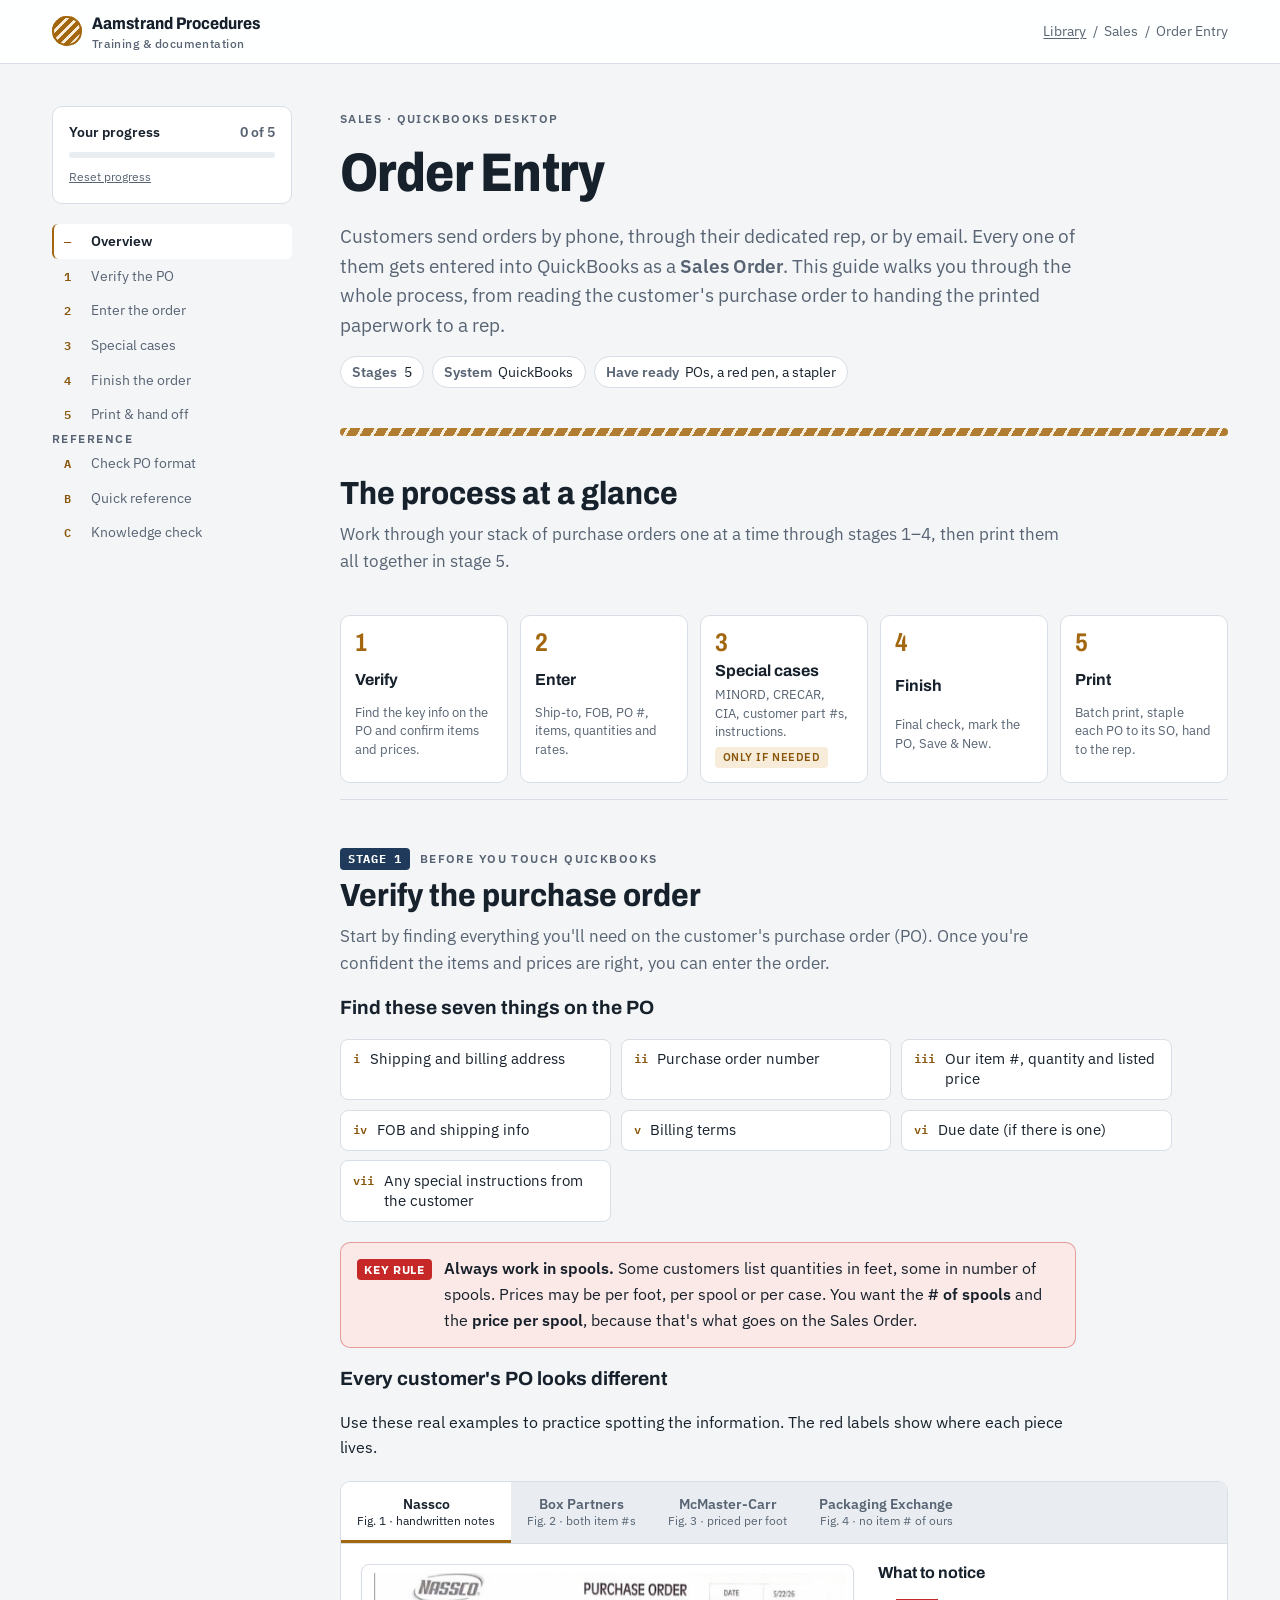
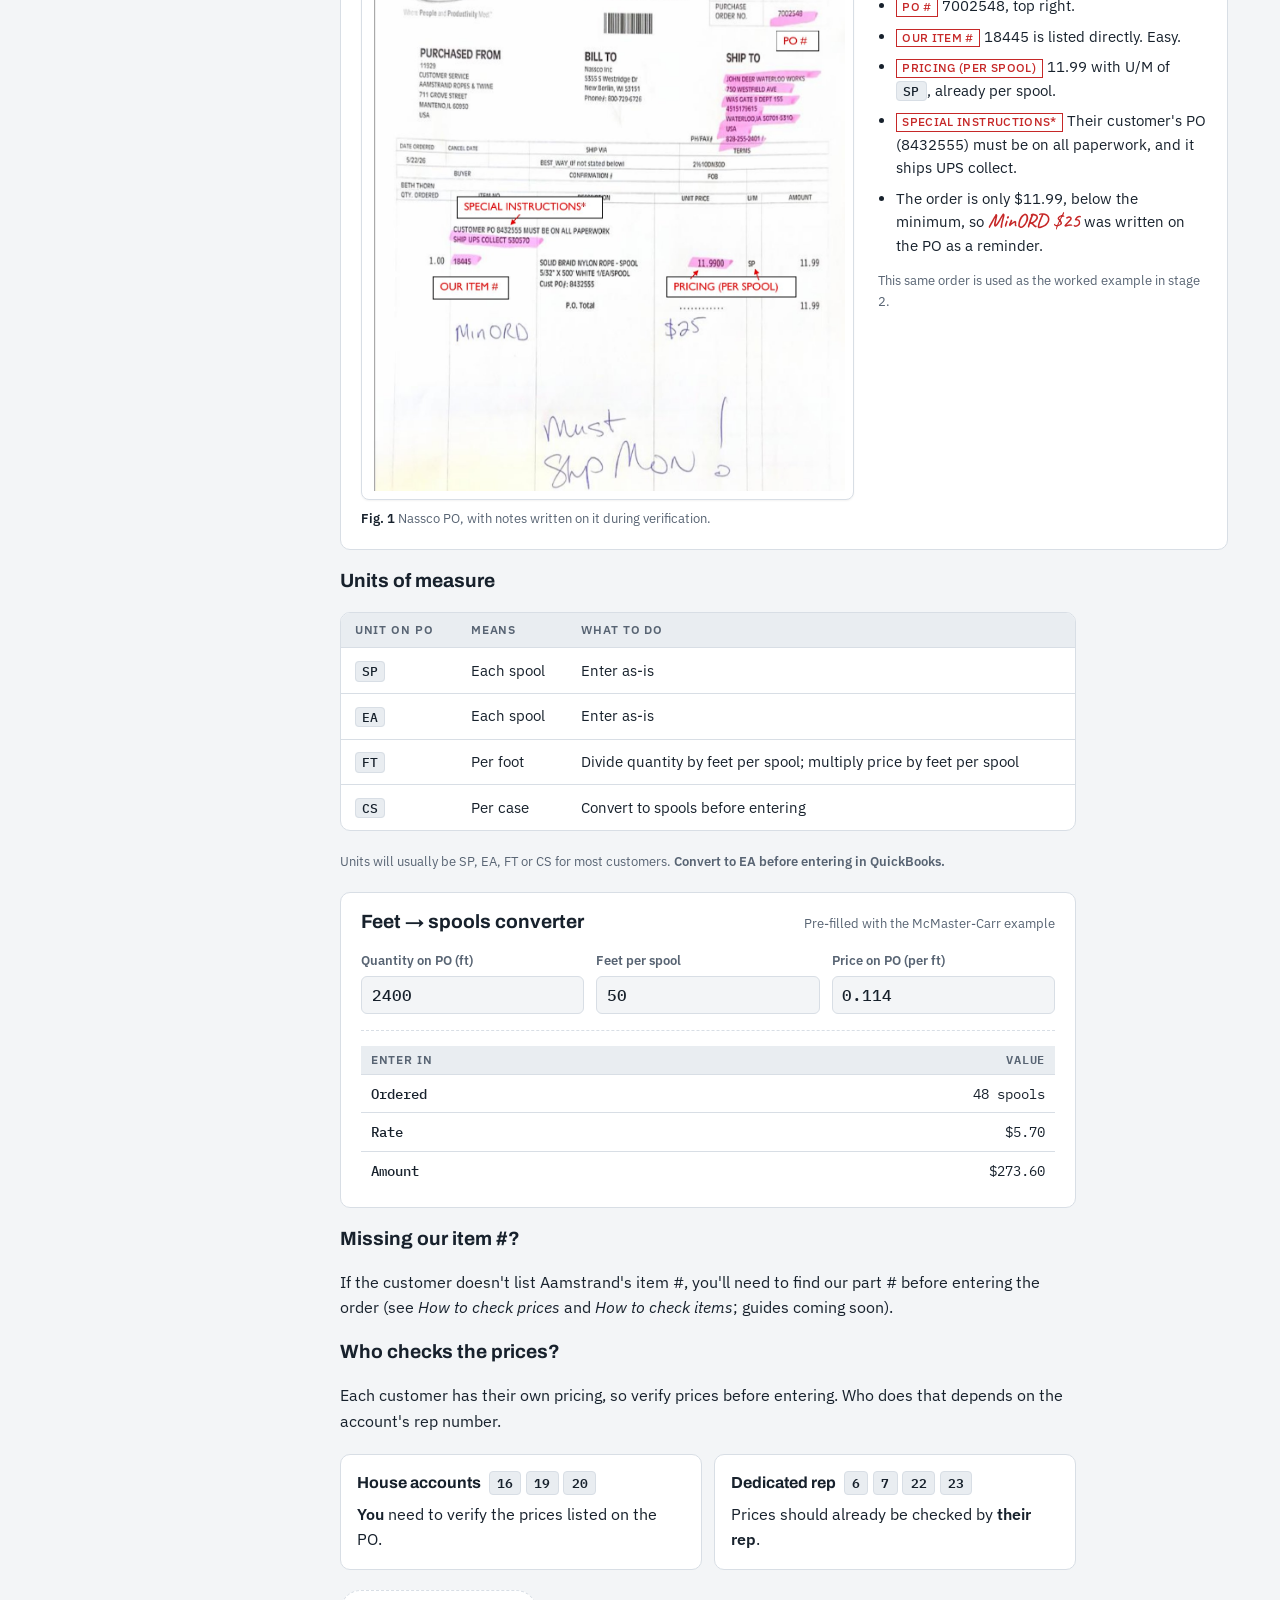
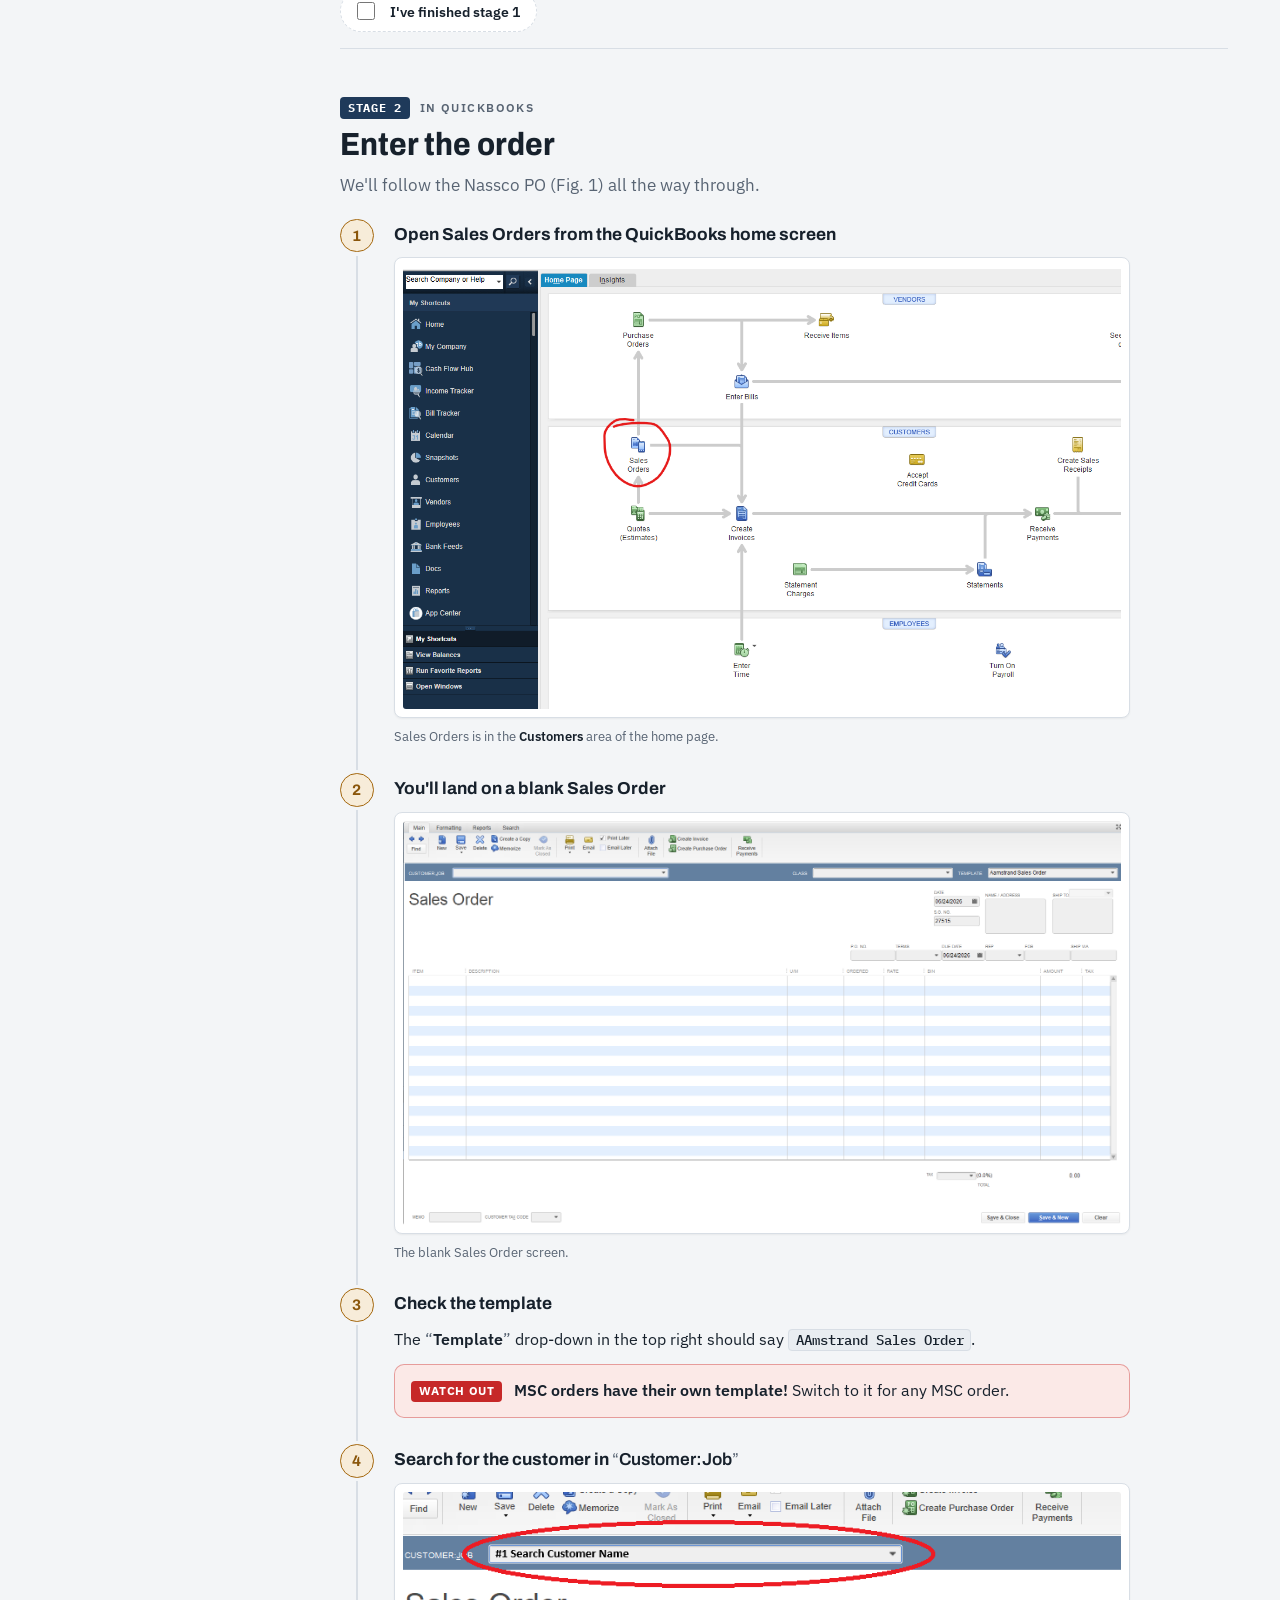
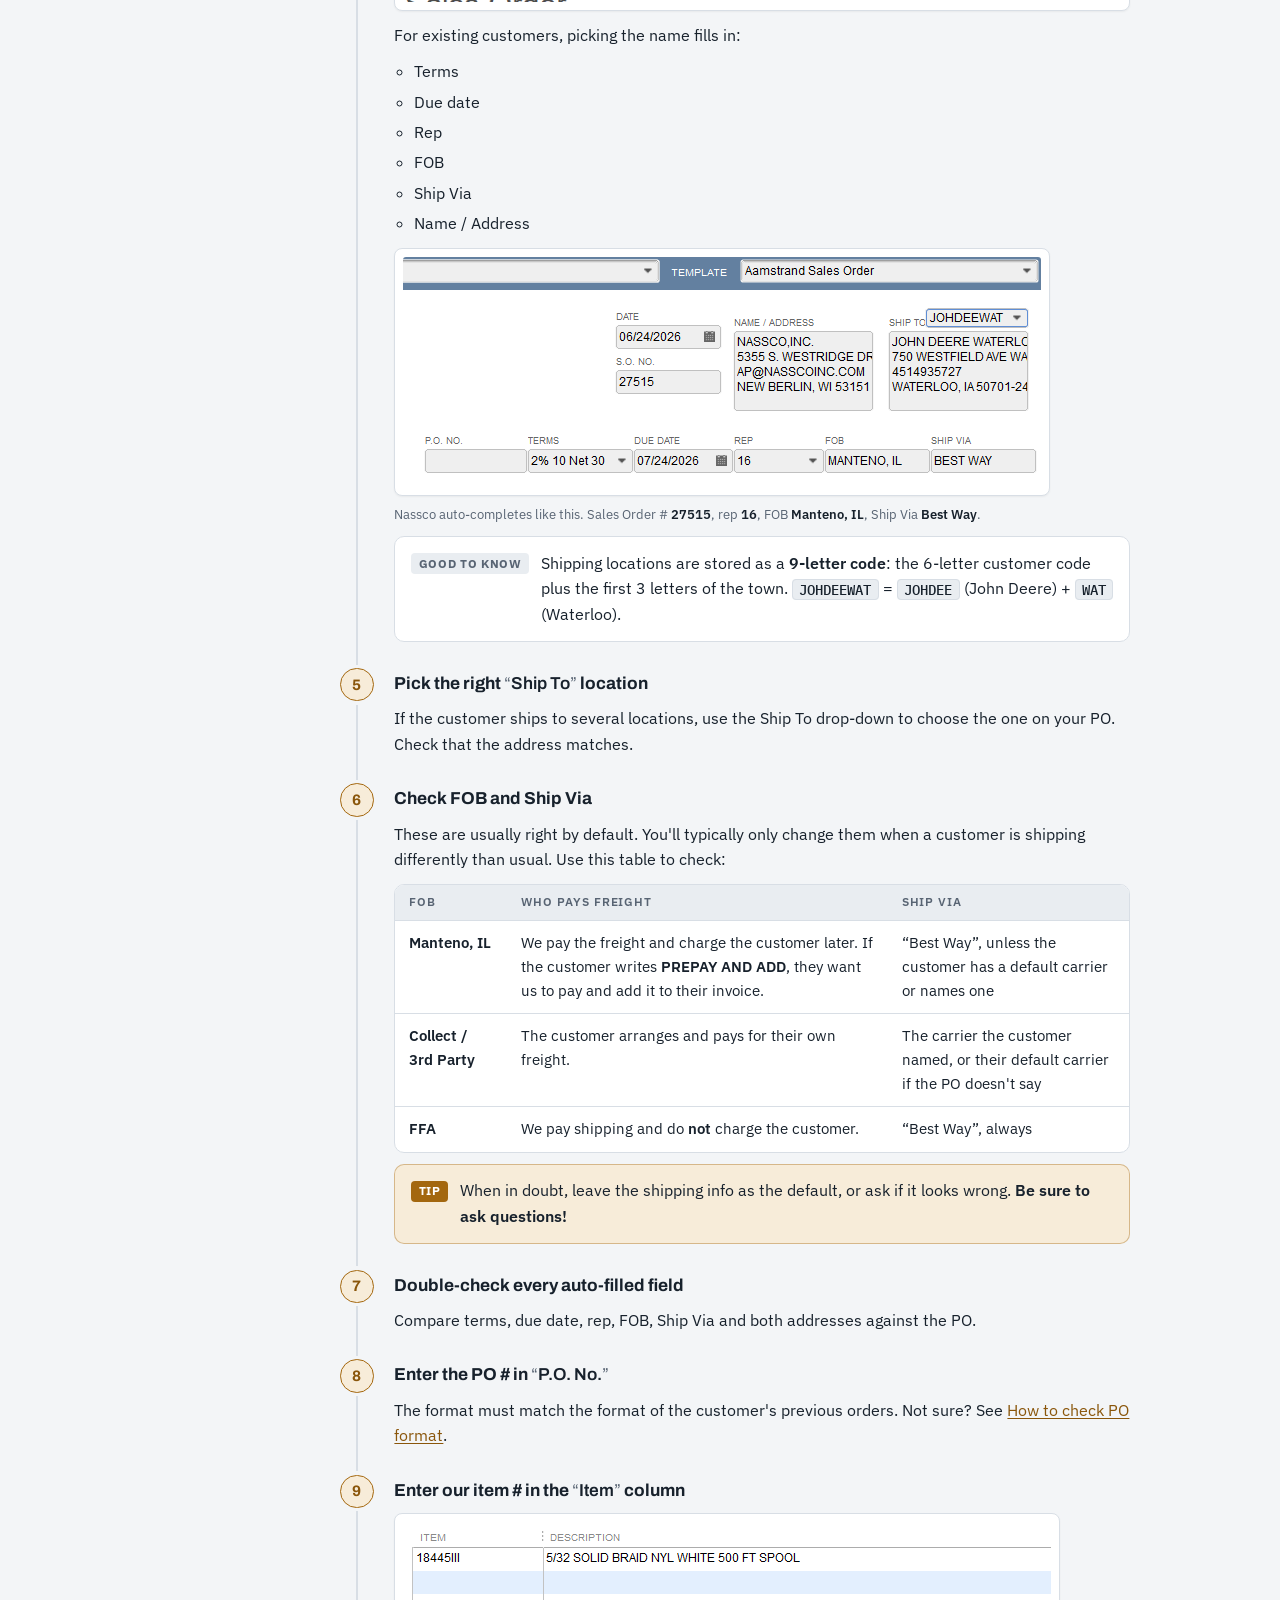
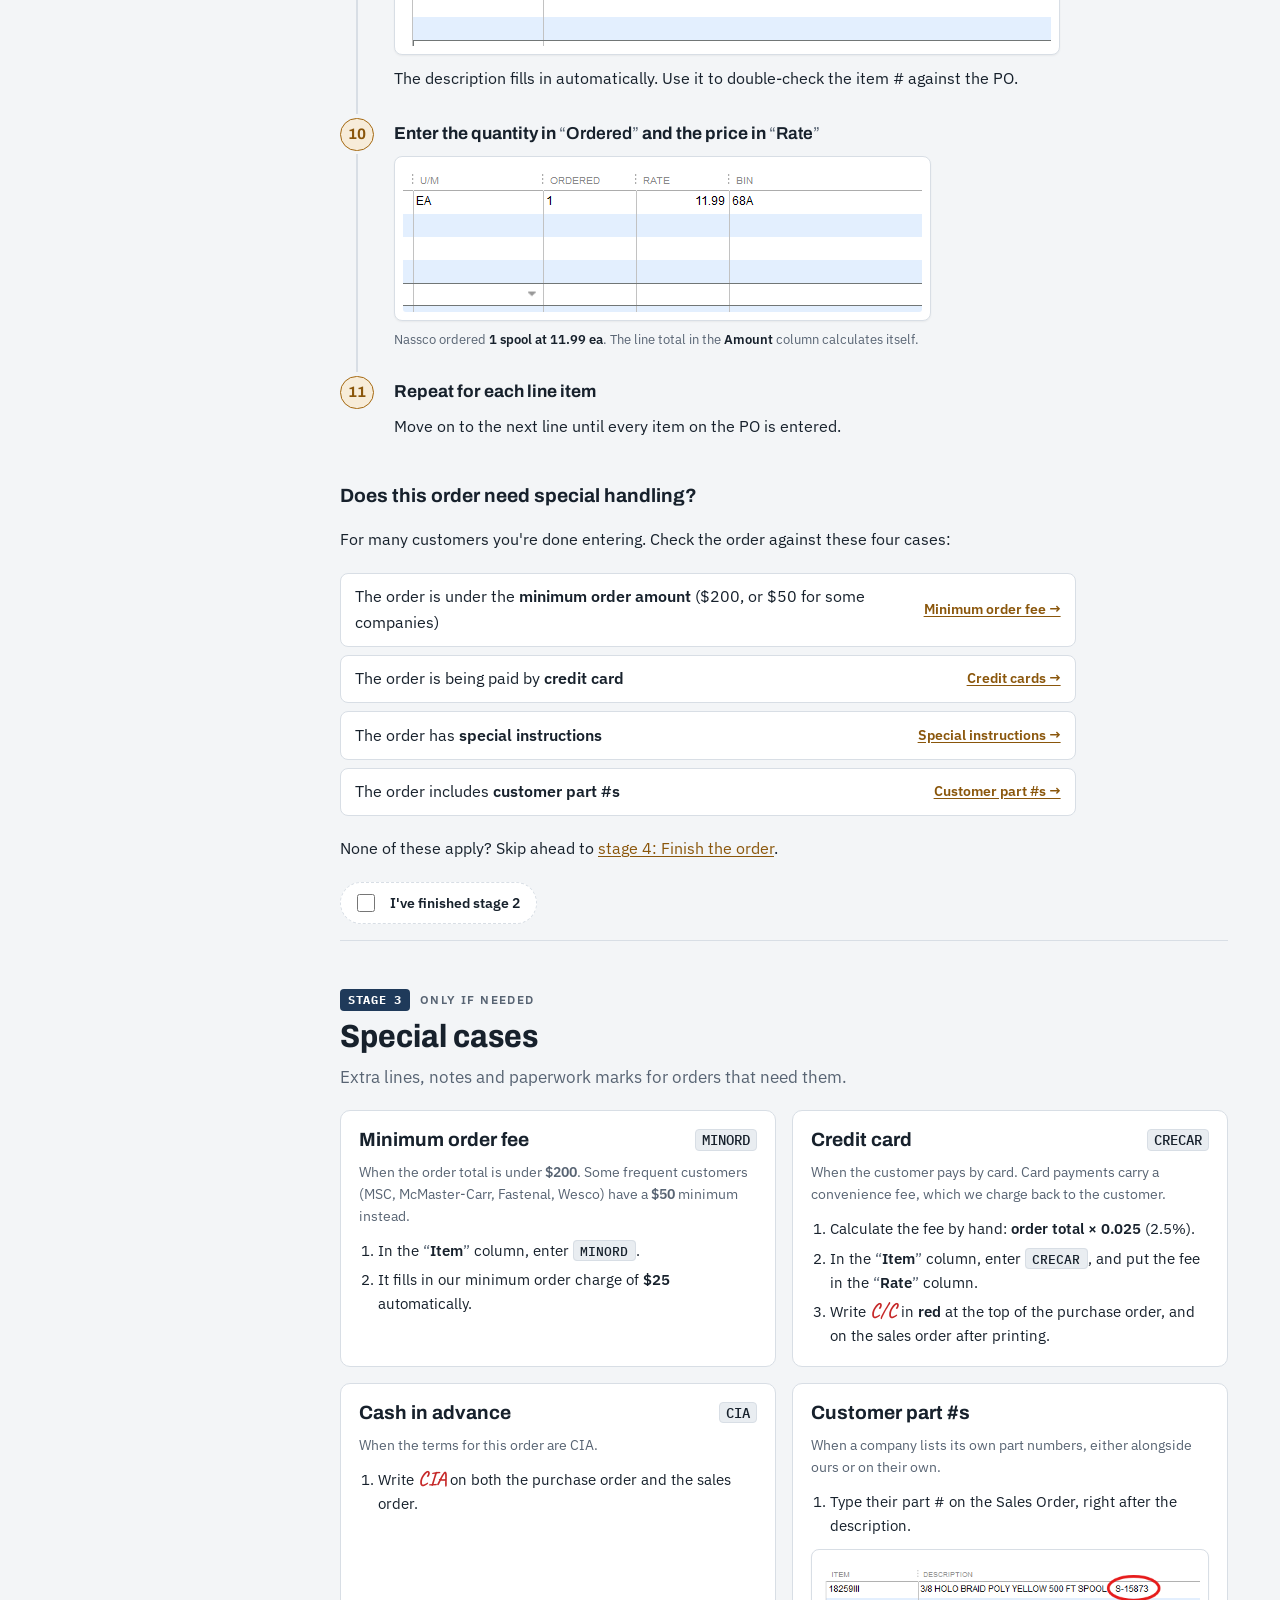
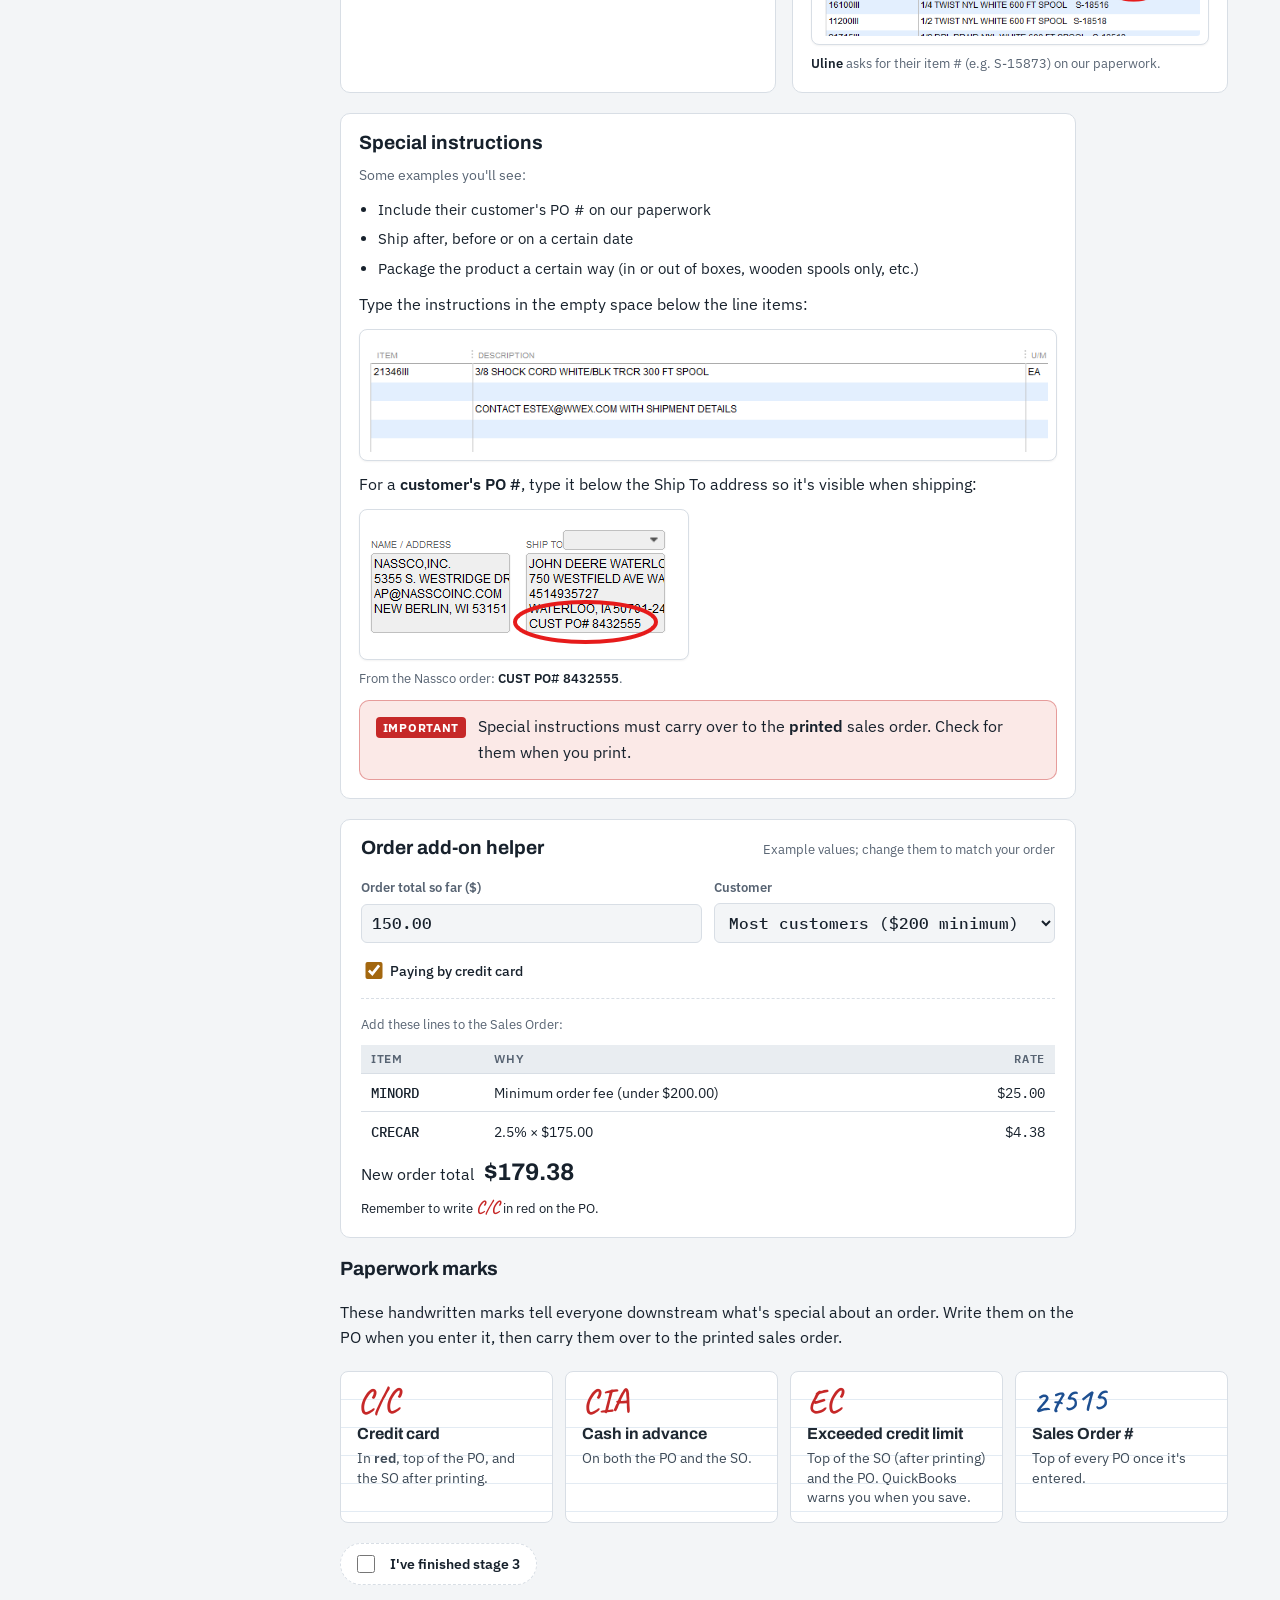
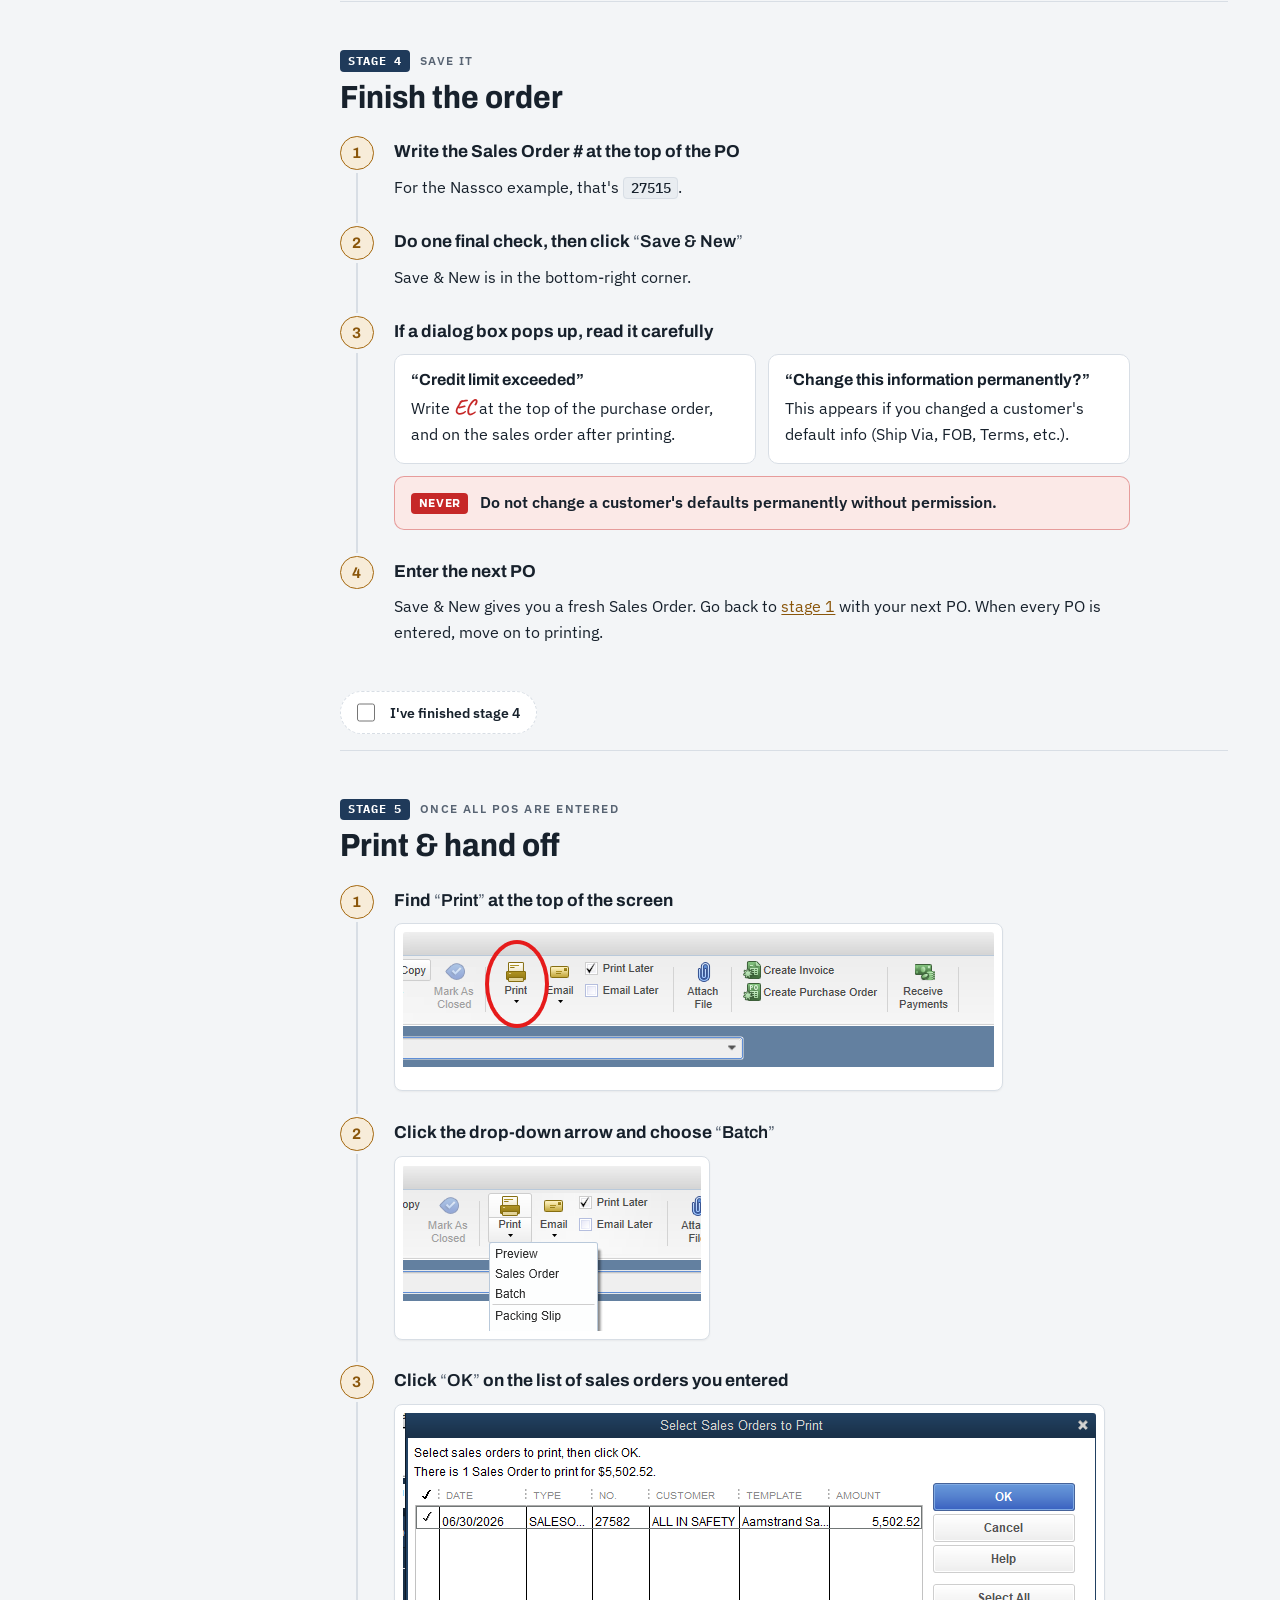
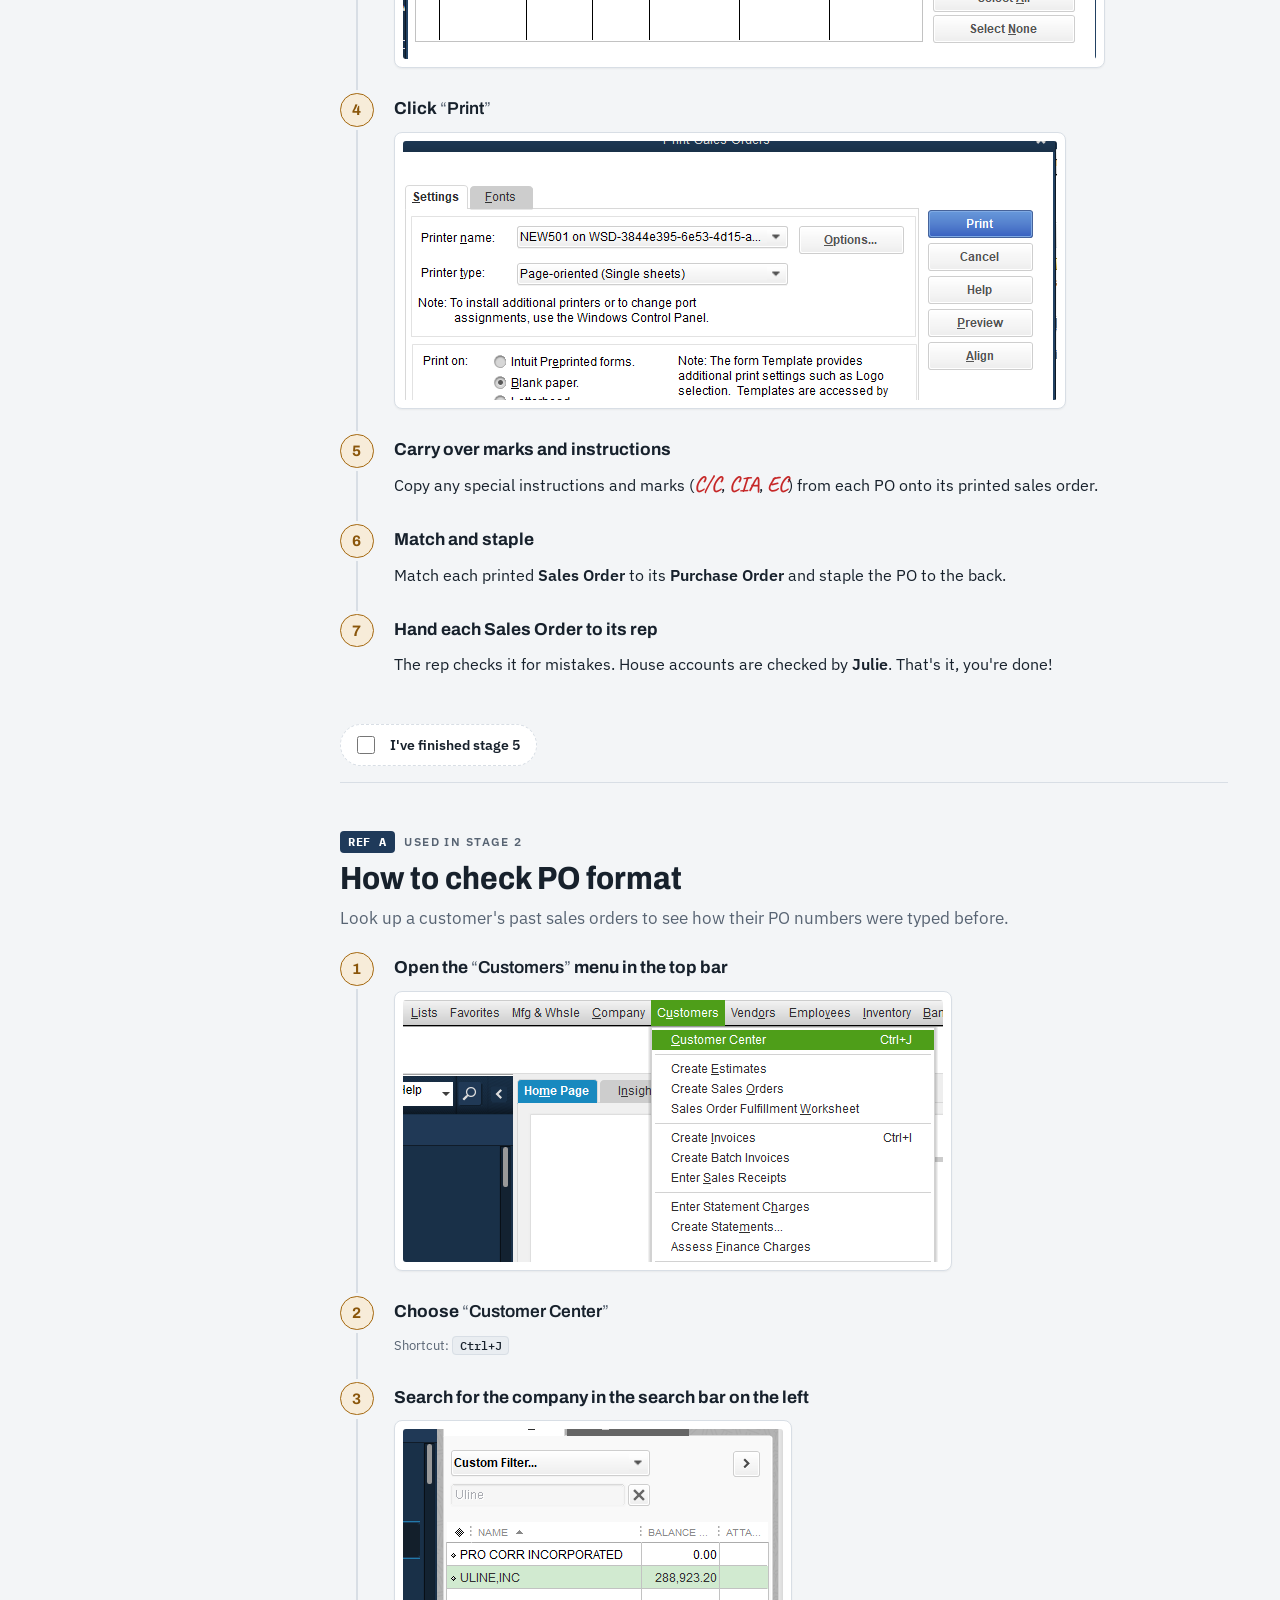
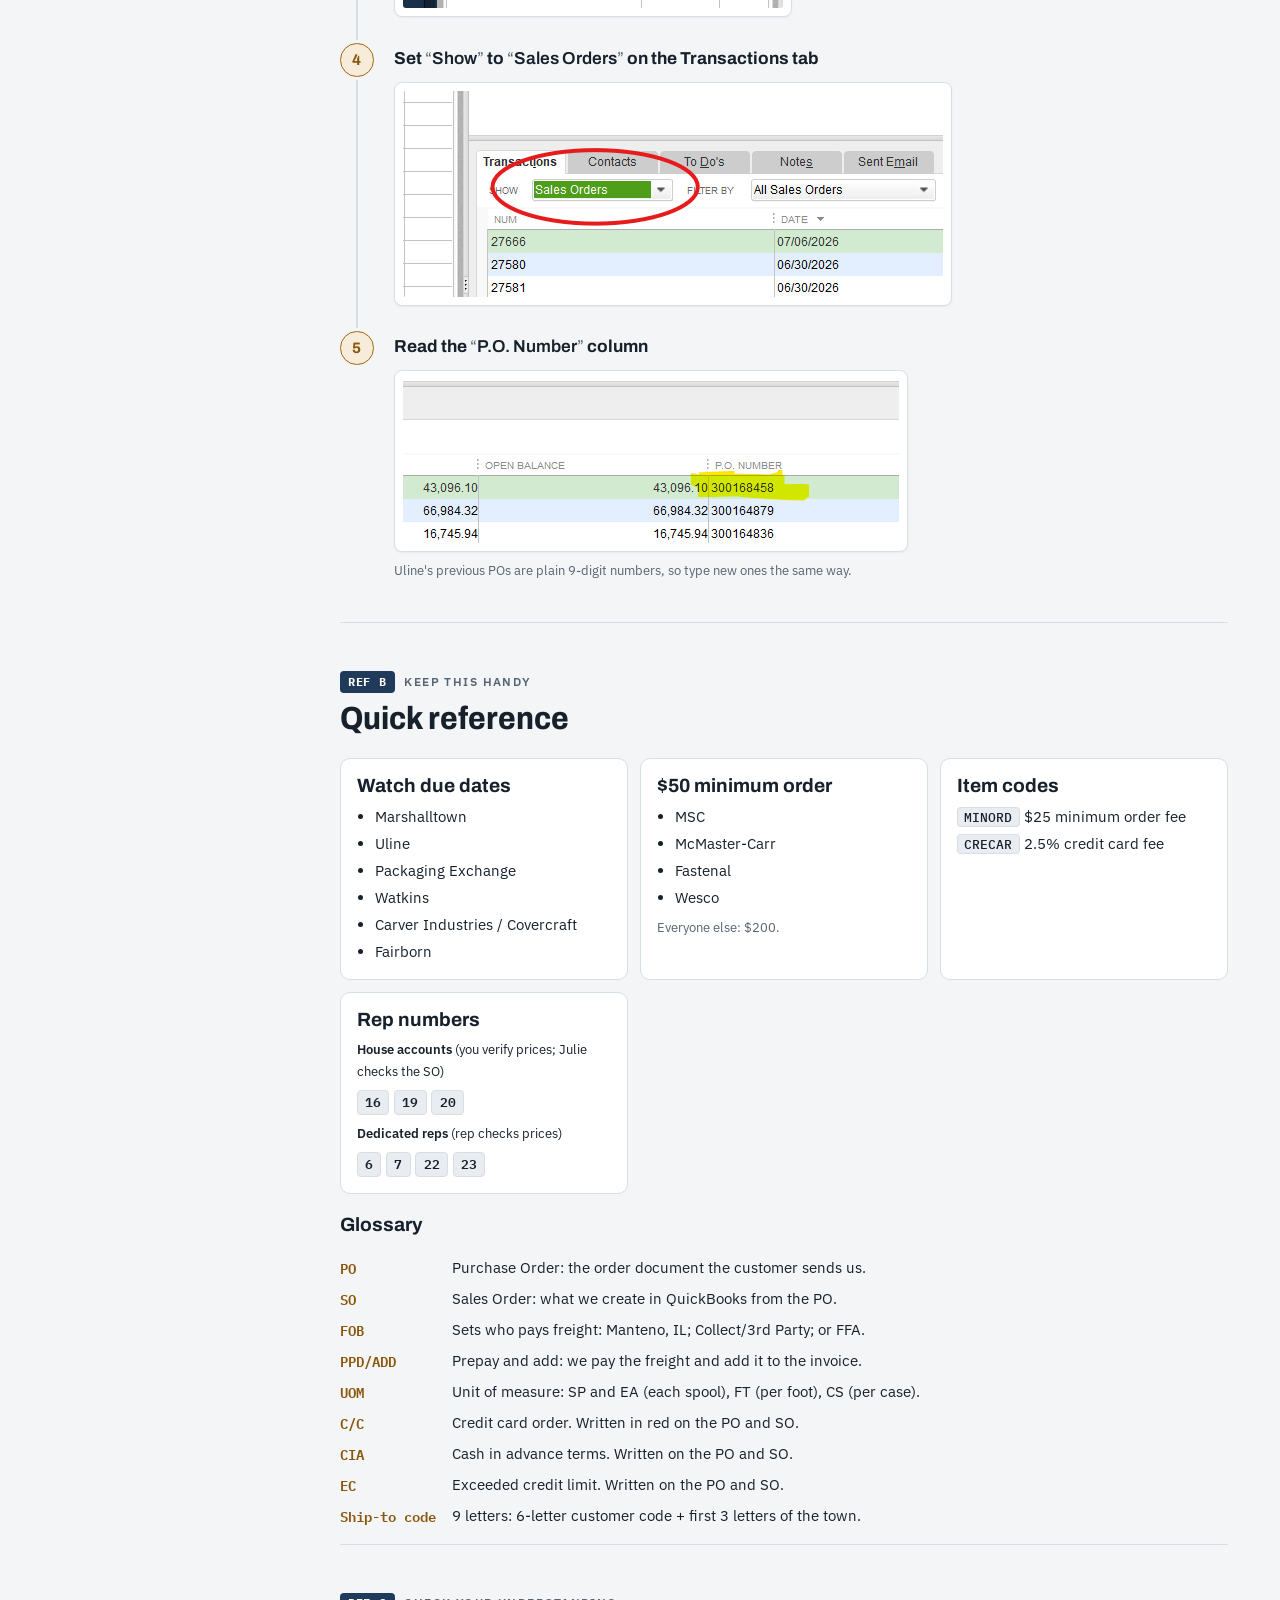
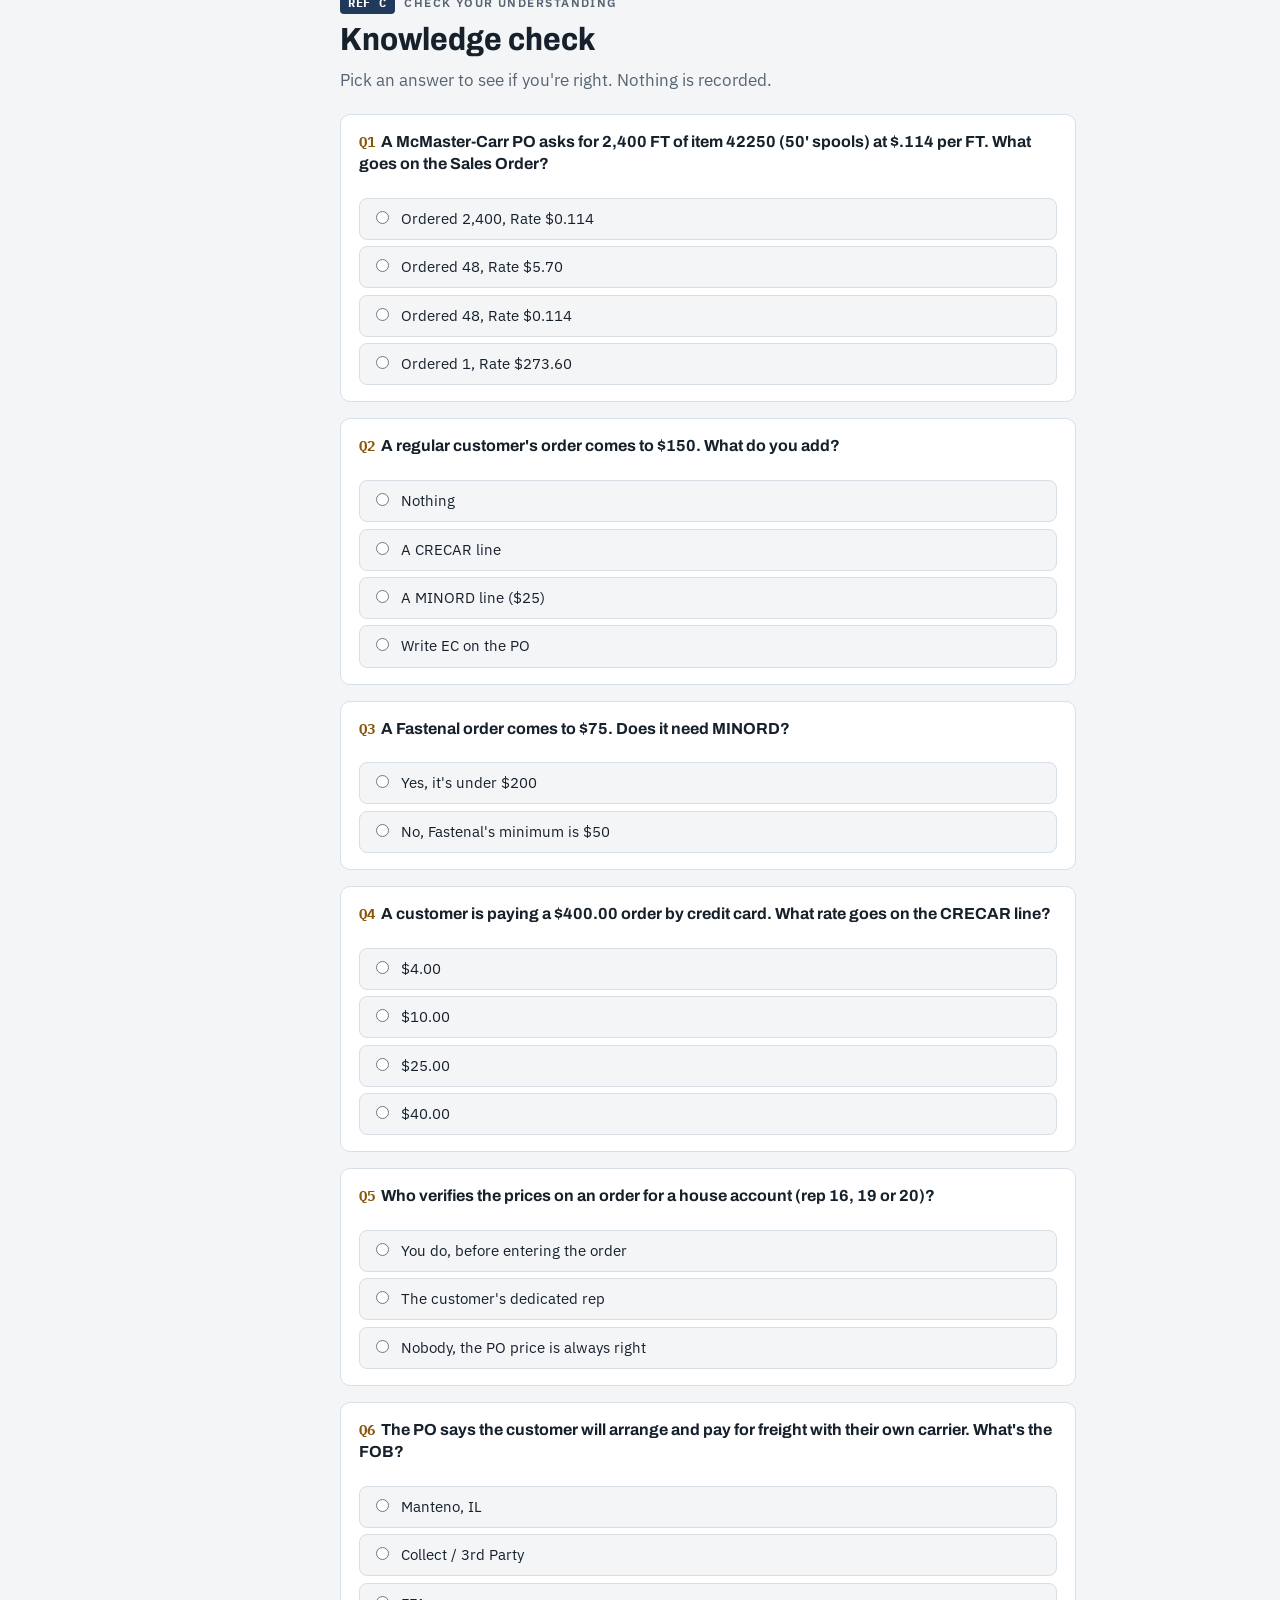
==== order-entry.html @ c87c255a "Add procedure library site with Order Entry training page Static training site built from the Order " ====
<!doctype html>
<html lang="en">
<head>
<meta charset="utf-8">
<meta name="viewport" content="width=device-width, initial-scale=1, viewport-fit=cover">
<title>Order Entry Procedure</title>
<meta name="description" content="Step-by-step training for entering customer purchase orders into QuickBooks as sales orders.">
<link rel="preconnect" href="https://fonts.googleapis.com">
<link rel="preconnect" href="https://fonts.gstatic.com" crossorigin>
<link rel="stylesheet" href="https://fonts.googleapis.com/css2?family=Archivo:wdth,wght@62..125,500..800&family=Caveat:wght@600&family=IBM+Plex+Mono:wght@400;500;600&family=IBM+Plex+Sans:ital,wght@0,400;0,500;0,600;1,400&display=swap">
<link rel="stylesheet" href="assets/css/style.css">
</head>
<body data-procedure="order-entry">

<header class="sitebar">
  <div class="sitebar__inner">
    <a class="brand" href="index.html">
      <span class="brand__knot" aria-hidden="true"></span>
      <span><span class="brand__name">Aamstrand Procedures</span><span class="brand__sub">Training &amp; documentation</span></span>
    </a>
    <nav class="crumbs" aria-label="Breadcrumb">
      <a href="index.html">Library</a><span aria-hidden="true">/</span><span>Sales</span><span aria-hidden="true">/</span><span>Order Entry</span>
    </nav>
    <button class="toc-toggle" type="button" id="toc-toggle" aria-expanded="false" aria-controls="rail">Contents</button>
  </div>
</header>

<div class="shell">
  <aside class="rail" id="rail" aria-label="On this page">
    <div class="progress" aria-live="polite">
      <div class="progress__label"><span>Your progress</span><span class="progress__count" id="progress-count">0 of 5</span></div>
      <div class="progress__track"><div class="progress__fill" id="progress-fill"></div></div>
      <button type="button" class="progress__reset" id="progress-reset">Reset progress</button>
    </div>
    <ol class="toc">
      <li><a href="#overview"><span class="toc__num">—</span>Overview</a></li>
      <li><a href="#verify" data-stage="verify"><span class="toc__num">1</span>Verify the PO</a></li>
      <li><a href="#enter" data-stage="enter"><span class="toc__num">2</span>Enter the order</a></li>
      <li><a href="#special" data-stage="special"><span class="toc__num">3</span>Special cases</a></li>
      <li><a href="#finish" data-stage="finish"><span class="toc__num">4</span>Finish the order</a></li>
      <li><a href="#print" data-stage="print"><span class="toc__num">5</span>Print &amp; hand off</a></li>
      <li class="toc__group eyebrow">Reference</li>
      <li><a href="#po-format"><span class="toc__num">A</span>Check PO format</a></li>
      <li><a href="#reference"><span class="toc__num">B</span>Quick reference</a></li>
      <li><a href="#quiz"><span class="toc__num">C</span>Knowledge check</a></li>
    </ol>
  </aside>

  <main class="main" id="top">

    <!-- ============ HERO / OVERVIEW ============ -->
    <section class="hero" id="overview">
      <span class="eyebrow">Sales · QuickBooks Desktop</span>
      <h1>Order Entry</h1>
      <p class="hero__lede">Customers send orders by phone, through their dedicated rep, or by email. Every one of them gets entered into QuickBooks as a <strong>Sales Order</strong>. This guide walks you through the whole process, from reading the customer's purchase order to handing the printed paperwork to a rep.</p>
      <div class="chips">
        <span class="chip"><b>Stages</b> 5</span>
        <span class="chip"><b>System</b> QuickBooks</span>
        <span class="chip"><b>Have ready</b> POs, a red pen, a stapler</span>
      </div>
    </section>
    <div class="rope" aria-hidden="true"></div>

    <section class="section" aria-labelledby="flow-title" style="border-top:0;padding-top:0">
      <div class="section__head">
        <h2 id="flow-title">The process at a glance</h2>
        <p class="section__intro">Work through your stack of purchase orders one at a time through stages 1–4, then print them all together in stage 5.</p>
      </div>
      <ol class="flow">
        <li><a href="#verify" data-stage="verify"><span class="flow__n">1</span><span class="flow__t">Verify</span><span class="flow__d">Find the key info on the PO and confirm items and prices.</span></a></li>
        <li><a href="#enter" data-stage="enter"><span class="flow__n">2</span><span class="flow__t">Enter</span><span class="flow__d">Ship-to, FOB, PO #, items, quantities and rates.</span></a></li>
        <li><a href="#special" data-stage="special"><span class="flow__n">3</span><span class="flow__t">Special cases</span><span class="flow__d">MINORD, CRECAR, CIA, customer part #s, instructions.</span><span class="flow__tag">Only if needed</span></a></li>
        <li><a href="#finish" data-stage="finish"><span class="flow__n">4</span><span class="flow__t">Finish</span><span class="flow__d">Final check, mark the PO, Save &amp; New.</span></a></li>
        <li><a href="#print" data-stage="print"><span class="flow__n">5</span><span class="flow__t">Print</span><span class="flow__d">Batch print, staple each PO to its SO, hand to the rep.</span></a></li>
      </ol>
    </section>

    <!-- ============ 1. VERIFY ============ -->
    <section class="section" id="verify" aria-labelledby="verify-title">
      <div class="section__head">
        <div class="section__kicker"><span class="stage-badge">STAGE 1</span><span class="eyebrow">Before you touch QuickBooks</span></div>
        <h2 id="verify-title">Verify the purchase order</h2>
        <p class="section__intro">Start by finding everything you'll need on the customer's purchase order (PO). Once you're confident the items and prices are right, you can enter the order.</p>
      </div>

      <h3>Find these seven things on the PO</h3>
      <ul class="findlist">
        <li><span class="findlist__n">i</span><span>Shipping and billing address</span></li>
        <li><span class="findlist__n">ii</span><span>Purchase order number</span></li>
        <li><span class="findlist__n">iii</span><span>Our item #, quantity and listed price</span></li>
        <li><span class="findlist__n">iv</span><span>FOB and shipping info</span></li>
        <li><span class="findlist__n">v</span><span>Billing terms</span></li>
        <li><span class="findlist__n">vi</span><span>Due date (if there is one)</span></li>
        <li><span class="findlist__n">vii</span><span>Any special instructions from the customer</span></li>
      </ul>

      <div class="callout callout--warn">
        <span class="callout__icon">Key rule</span>
        <div>
          <p><strong>Always work in spools.</strong> Some customers list quantities in feet, some in number of spools. Prices may be per foot, per spool or per case. You want the <strong># of spools</strong> and the <strong>price per spool</strong>, because that's what goes on the Sales Order.</p>
        </div>
      </div>

      <h3 id="po-examples">Every customer's PO looks different</h3>
      <p class="text">Use these real examples to practice spotting the information. The red labels show where each piece lives.</p>

      <div class="viewer" id="po-viewer">
        <div class="tabs" role="tablist" aria-label="Example purchase orders">
          <button class="tab" role="tab" id="tab-nassco" aria-controls="panel-nassco" aria-selected="true">Nassco<small>Fig. 1 · handwritten notes</small></button>
          <button class="tab" role="tab" id="tab-box" aria-controls="panel-box" aria-selected="false" tabindex="-1">Box Partners<small>Fig. 2 · both item #s</small></button>
          <button class="tab" role="tab" id="tab-mcm" aria-controls="panel-mcm" aria-selected="false" tabindex="-1">McMaster-Carr<small>Fig. 3 · priced per foot</small></button>
          <button class="tab" role="tab" id="tab-pex" aria-controls="panel-pex" aria-selected="false" tabindex="-1">Packaging Exchange<small>Fig. 4 · no item # of ours</small></button>
        </div>

        <div class="panel" role="tabpanel" id="panel-nassco" aria-labelledby="tab-nassco">
          <figure class="figure">
            <button type="button" class="figure__frame" data-zoom><img src="assets/img/order-entry/po-nassco.jpg" width="1105" height="1204" alt="Nassco purchase order with PO number 7002548, ship-to John Deere Waterloo Works, special instructions, item 18445 at 11.99 per spool, and handwritten notes MinORD $25 and Must ship Mon!" loading="lazy" decoding="async"></button>
            <figcaption><b>Fig. 1</b> Nassco PO, with notes written on it during verification.</figcaption>
          </figure>
          <div class="panel__notes">
            <h4>What to notice</h4>
            <ul>
              <li><span class="label-key">PO #</span> 7002548, top right.</li>
              <li><span class="label-key">OUR ITEM #</span> 18445 is listed directly. Easy.</li>
              <li><span class="label-key">PRICING (PER SPOOL)</span> 11.99 with U/M of <span class="field">SP</span>, already per spool.</li>
              <li><span class="label-key">SPECIAL INSTRUCTIONS*</span> Their customer's PO (8432555) must be on all paperwork, and it ships UPS collect.</li>
              <li>The order is only $11.99, below the minimum, so <span class="redpen">MinORD $25</span> was written on the PO as a reminder.</li>
            </ul>
            <p class="small muted">This same order is used as the worked example in stage 2.</p>
          </div>
        </div>

        <div class="panel" role="tabpanel" id="panel-box" aria-labelledby="tab-box" hidden>
          <figure class="figure">
            <button type="button" class="figure__frame" data-zoom><img src="assets/img/order-entry/po-box-partners.jpg" width="1087" height="842" alt="Box Partners purchase order PO1254108 listing their item numbers TWR101 and TWT350, our item numbers 10000 and 33450 in the Vendor Name column, units EA, and freight terms PPD/ADD" loading="lazy" decoding="async"></button>
            <figcaption><b>Fig. 2</b> Box Packaging Partners PO.</figcaption>
          </figure>
          <div class="panel__notes">
            <h4>What to notice</h4>
            <ul>
              <li><span class="label-key">THEIR ITEM #</span> is in the Item column (TWR101).</li>
              <li><span class="label-key">OUR ITEM #</span> is hiding in the <em>Vendor Name</em> column (10000, 33450).</li>
              <li><span class="label-key">QUANTITY AND UOM</span> Units are <span class="field">EA</span> (each spool).</li>
              <li><span class="label-key">SHIPPING INSTRUCTIONS</span> Freight terms are PPD/ADD: prepay and add.</li>
              <li>Due date is in the <em>Receive By</em> field: 7/31/2026.</li>
            </ul>
          </div>
        </div>

        <div class="panel" role="tabpanel" id="panel-mcm" aria-labelledby="tab-mcm" hidden>
          <figure class="figure">
            <button type="button" class="figure__frame" data-zoom><img src="assets/img/order-entry/po-mcmaster-carr.jpg" width="1124" height="1008" alt="McMaster-Carr purchase order PH-38299750 for 2,400 FT of item 42250, 50 foot length, at .114 per foot, with general shipping instructions" loading="lazy" decoding="async"></button>
            <figcaption><b>Fig. 3</b> McMaster-Carr PO, quantity and price both in feet.</figcaption>
          </figure>
          <div class="panel__notes">
            <h4>What to notice</h4>
            <ul>
              <li><span class="label-key">PO #</span> PH-38299750.</li>
              <li><span class="label-key">QUANTITY (PER FT)</span> 2,400 FT and <span class="label-key">PRICING (PER FT)</span> $.114/FT. <strong>Both must be converted.</strong></li>
              <li>The description says each spool is a 50' length:<br>2,400 ft ÷ 50 = <strong>48 spools</strong><br>$.114 × 50 = <strong>$5.70 per spool</strong><br>48 × $5.70 = $273.60, matching their total.</li>
              <li>Read the <em>General Instructions</em>: shipping method depends on the UPS ground charge.</li>
              <li>McMaster-Carr has a <strong>$50</strong> minimum order, not $200.</li>
            </ul>
            <p class="small"><a href="#convert">Try this in the unit converter ↓</a></p>
          </div>
        </div>

        <div class="panel" role="tabpanel" id="panel-pex" aria-labelledby="tab-pex" hidden>
          <figure class="figure">
            <button type="button" class="figure__frame" data-zoom><img src="assets/img/order-entry/po-packaging-exchange.jpg" width="1045" height="834" alt="Packaging Exchange purchase order PO-CHI-2262 listing only their item numbers UH-NR, UH-49000 and UH-SR with expected dates of 07/31/2026 and no shipping instructions" loading="lazy" decoding="async"></button>
            <figcaption><b>Fig. 4</b> Packaging Exchange PO.</figcaption>
          </figure>
          <div class="panel__notes">
            <h4>What to notice</h4>
            <ul>
              <li><span class="label-key">THEIR ITEM #</span> only (UH-NR, UH-49000, UH-SR). They don't list our item #, so you'll need to convert to ours.</li>
              <li><span class="label-key">DUE DATE</span> is in the <em>Expected</em> column: 07/31/2026. Packaging Exchange is on the <a href="#reference">watch due dates</a> list.</li>
              <li>No shipping instructions given. Use the customer's default, but verify it first.</li>
            </ul>
          </div>
        </div>
      </div>

      <h3 id="units">Units of measure</h3>
      <div class="table-wrap" style="max-width:var(--measure)">
        <table>
          <thead><tr><th>Unit on PO</th><th>Means</th><th>What to do</th></tr></thead>
          <tbody>
            <tr><td><span class="field">SP</span></td><td>Each spool</td><td>Enter as-is</td></tr>
            <tr><td><span class="field">EA</span></td><td>Each spool</td><td>Enter as-is</td></tr>
            <tr><td><span class="field">FT</span></td><td>Per foot</td><td>Divide quantity by feet per spool; multiply price by feet per spool</td></tr>
            <tr><td><span class="field">CS</span></td><td>Per case</td><td>Convert to spools before entering</td></tr>
          </tbody>
        </table>
      </div>
      <p class="text small muted">Units will usually be SP, EA, FT or CS for most customers. <strong>Convert to EA before entering in QuickBooks.</strong></p>

      <form class="tool" id="convert" autocomplete="off">
        <div class="tool__head"><h3>Feet → spools converter</h3><span class="small muted">Pre-filled with the McMaster-Carr example</span></div>
        <div class="tool__grid">
          <label for="cv-qty">Quantity on PO (ft)<input id="cv-qty" type="number" min="0" step="any" value="2400" inputmode="decimal"></label>
          <label for="cv-len">Feet per spool<input id="cv-len" type="number" min="0" step="any" value="50" inputmode="decimal"></label>
          <label for="cv-price">Price on PO (per ft)<input id="cv-price" type="number" min="0" step="any" value="0.114" inputmode="decimal"></label>
        </div>
        <div class="result" id="cv-result" aria-live="polite"></div>
      </form>

      <h3>Missing our item #?</h3>
      <p class="text">If the customer doesn't list Aamstrand's item #, you'll need to find our part # before entering the order (see <em>How to check prices</em> and <em>How to check items</em>; guides coming soon).</p>

      <h3>Who checks the prices?</h3>
      <p class="text">Each customer has their own pricing, so verify prices before entering. Who does that depends on the account's rep number.</p>
      <div class="pair">
        <div>
          <h4>House accounts <span class="reps"><span class="rep">16</span><span class="rep">19</span><span class="rep">20</span></span></h4>
          <p><strong>You</strong> need to verify the prices listed on the PO.</p>
        </div>
        <div>
          <h4>Dedicated rep <span class="reps"><span class="rep">6</span><span class="rep">7</span><span class="rep">22</span><span class="rep">23</span></span></h4>
          <p>Prices should already be checked by <strong>their rep</strong>.</p>
        </div>
      </div>

      <label class="complete"><input type="checkbox" data-complete="verify"> I've finished stage 1</label>
    </section>

    <!-- ============ 2. ENTER ============ -->
    <section class="section" id="enter" aria-labelledby="enter-title">
      <div class="section__head">
        <div class="section__kicker"><span class="stage-badge">STAGE 2</span><span class="eyebrow">In QuickBooks</span></div>
        <h2 id="enter-title">Enter the order</h2>
        <p class="section__intro">We'll follow the Nassco PO (Fig. 1) all the way through.</p>
      </div>

      <ol class="steps">
        <li class="step"><div class="step__body">
          <p class="step__title">Open Sales Orders from the QuickBooks home screen</p>
          <figure class="figure">
            <button type="button" class="figure__frame" data-zoom><img src="assets/img/order-entry/qb-home-sales-orders.png" width="1228" height="758" alt="QuickBooks home page with the Sales Orders icon circled in the Customers section" loading="lazy" decoding="async"></button>
            <figcaption>Sales Orders is in the <b>Customers</b> area of the home page.</figcaption>
          </figure>
        </div></li>

        <li class="step"><div class="step__body">
          <p class="step__title">You'll land on a blank Sales Order</p>
          <figure class="figure">
            <button type="button" class="figure__frame" data-zoom><img src="assets/img/order-entry/qb-sales-order-blank.png" width="1650" height="929" alt="Blank QuickBooks Sales Order screen" loading="lazy" decoding="async"></button>
            <figcaption>The blank Sales Order screen.</figcaption>
          </figure>
        </div></li>

        <li class="step"><div class="step__body">
          <p class="step__title">Check the template</p>
          <p>The <span class="ui">Template</span> drop-down in the top right should say <span class="field">AAmstrand Sales Order</span>.</p>
          <div class="callout callout--warn"><span class="callout__icon">Watch out</span><p><strong>MSC orders have their own template!</strong> Switch to it for any MSC order.</p></div>
        </div></li>

        <li class="step"><div class="step__body">
          <p class="step__title">Search for the customer in <span class="ui">Customer:Job</span></p>
          <figure class="figure">
            <button type="button" class="figure__frame" data-zoom><img src="assets/img/order-entry/qb-customer-job.png" width="862" height="133" alt="Customer:Job search field circled at the top of the Sales Order" loading="lazy" decoding="async"></button>
          </figure>
          <p>For existing customers, picking the name fills in:</p>
          <ul>
            <li>Terms</li><li>Due date</li><li>Rep</li><li>FOB</li><li>Ship Via</li><li>Name / Address</li>
          </ul>
          <figure class="figure">
            <button type="button" class="figure__frame" data-zoom><img src="assets/img/order-entry/qb-autofill-nassco.png" width="638" height="230" alt="Nassco sales order auto-filled: S.O. number 27515, Nassco address, ship to JOHDEEWAT John Deere Waterloo, terms 2% 10 Net 30, rep 16, FOB Manteno IL, ship via Best Way" loading="lazy" decoding="async"></button>
            <figcaption>Nassco auto-completes like this. Sales Order # <b>27515</b>, rep <b>16</b>, FOB <b>Manteno, IL</b>, Ship Via <b>Best Way</b>.</figcaption>
          </figure>
          <div class="callout callout--note"><span class="callout__icon">Good to know</span><p>Shipping locations are stored as a <strong>9-letter code</strong>: the 6-letter customer code plus the first 3 letters of the town. <span class="field">JOHDEEWAT</span> = <span class="field">JOHDEE</span> (John Deere) + <span class="field">WAT</span> (Waterloo).</p></div>
        </div></li>

        <li class="step"><div class="step__body">
          <p class="step__title">Pick the right <span class="ui">Ship To</span> location</p>
          <p>If the customer ships to several locations, use the Ship To drop-down to choose the one on your PO. Check that the address matches.</p>
        </div></li>

        <li class="step"><div class="step__body">
          <p class="step__title">Check FOB and Ship Via</p>
          <p>These are usually right by default. You'll typically only change them when a customer is shipping differently than usual. Use this table to check:</p>
          <div class="table-wrap">
            <table>
              <thead><tr><th>FOB</th><th>Who pays freight</th><th>Ship Via</th></tr></thead>
              <tbody>
                <tr><td><strong>Manteno, IL</strong></td><td>We pay the freight and charge the customer later. If the customer writes <strong>PREPAY AND ADD</strong>, they want us to pay and add it to their invoice.</td><td>“Best Way”, unless the customer has a default carrier or names one</td></tr>
                <tr><td><strong>Collect / 3rd Party</strong></td><td>The customer arranges and pays for their own freight.</td><td>The carrier the customer named, or their default carrier if the PO doesn't say</td></tr>
                <tr><td><strong>FFA</strong></td><td>We pay shipping and do <strong>not</strong> charge the customer.</td><td>“Best Way”, always</td></tr>
              </tbody>
            </table>
          </div>
          <div class="callout callout--tip"><span class="callout__icon">Tip</span><p>When in doubt, leave the shipping info as the default, or ask if it looks wrong. <strong>Be sure to ask questions!</strong></p></div>
        </div></li>

        <li class="step"><div class="step__body">
          <p class="step__title">Double-check every auto-filled field</p>
          <p>Compare terms, due date, rep, FOB, Ship Via and both addresses against the PO.</p>
        </div></li>

        <li class="step"><div class="step__body">
          <p class="step__title">Enter the PO # in <span class="ui">P.O. No.</span></p>
          <p>The format must match the format of the customer's previous orders. Not sure? See <a href="#po-format">How to check PO format</a>.</p>
        </div></li>

        <li class="step"><div class="step__body">
          <p class="step__title">Enter our item # in the <span class="ui">Item</span> column</p>
          <figure class="figure">
            <button type="button" class="figure__frame" data-zoom><img src="assets/img/order-entry/qb-line-item.png" width="648" height="124" alt="Item 18445III with description 5/32 SOLID BRAID NYL WHITE 500 FT SPOOL" loading="lazy" decoding="async"></button>
          </figure>
          <p>The description fills in automatically. Use it to double-check the item # against the PO.</p>
        </div></li>

        <li class="step"><div class="step__body">
          <p class="step__title">Enter the quantity in <span class="ui">Ordered</span> and the price in <span class="ui">Rate</span></p>
          <figure class="figure">
            <button type="button" class="figure__frame" data-zoom><img src="assets/img/order-entry/qb-qty-rate.png" width="519" height="147" alt="U/M EA, ordered 1, rate 11.99, bin 68A" loading="lazy" decoding="async"></button>
            <figcaption>Nassco ordered <b>1 spool at 11.99 ea</b>. The line total in the <b>Amount</b> column calculates itself.</figcaption>
          </figure>
        </div></li>

        <li class="step"><div class="step__body">
          <p class="step__title">Repeat for each line item</p>
          <p>Move on to the next line until every item on the PO is entered.</p>
        </div></li>
      </ol>

      <h3>Does this order need special handling?</h3>
      <p class="text">For many customers you're done entering. Check the order against these four cases:</p>
      <div class="decide">
        <div class="decide__row"><span>The order is under the <strong>minimum order amount</strong> ($200, or $50 for some companies)</span><a href="#case-minord">Minimum order fee →</a></div>
        <div class="decide__row"><span>The order is being paid by <strong>credit card</strong></span><a href="#case-crecar">Credit cards →</a></div>
        <div class="decide__row"><span>The order has <strong>special instructions</strong></span><a href="#case-instructions">Special instructions →</a></div>
        <div class="decide__row"><span>The order includes <strong>customer part #s</strong></span><a href="#case-partnums">Customer part #s →</a></div>
      </div>
      <p class="text">None of these apply? Skip ahead to <a href="#finish">stage 4: Finish the order</a>.</p>

      <label class="complete"><input type="checkbox" data-complete="enter"> I've finished stage 2</label>
    </section>

    <!-- ============ 3. SPECIAL CASES ============ -->
    <section class="section" id="special" aria-labelledby="special-title">
      <div class="section__head">
        <div class="section__kicker"><span class="stage-badge">STAGE 3</span><span class="eyebrow">Only if needed</span></div>
        <h2 id="special-title">Special cases</h2>
        <p class="section__intro">Extra lines, notes and paperwork marks for orders that need them.</p>
      </div>

      <div class="cases">
        <article class="case" id="case-minord">
          <div class="case__head"><h3>Minimum order fee</h3><span class="field">MINORD</span></div>
          <p class="case__when">When the order total is under <strong>$200</strong>. Some frequent customers (MSC, McMaster-Carr, Fastenal, Wesco) have a <strong>$50</strong> minimum instead.</p>
          <ol>
            <li>In the <span class="ui">Item</span> column, enter <span class="field">MINORD</span>.</li>
            <li>It fills in our minimum order charge of <strong>$25</strong> automatically.</li>
          </ol>
        </article>

        <article class="case" id="case-crecar">
          <div class="case__head"><h3>Credit card</h3><span class="field">CRECAR</span></div>
          <p class="case__when">When the customer pays by card. Card payments carry a convenience fee, which we charge back to the customer.</p>
          <ol>
            <li>Calculate the fee by hand: <strong>order total × 0.025</strong> (2.5%).</li>
            <li>In the <span class="ui">Item</span> column, enter <span class="field">CRECAR</span>, and put the fee in the <span class="ui">Rate</span> column.</li>
            <li>Write <span class="redpen">C/C</span> in <strong>red</strong> at the top of the purchase order, and on the sales order after printing.</li>
          </ol>
        </article>

        <article class="case" id="case-cia">
          <div class="case__head"><h3>Cash in advance</h3><span class="field">CIA</span></div>
          <p class="case__when">When the terms for this order are CIA.</p>
          <ol>
            <li>Write <span class="redpen">CIA</span> on both the purchase order and the sales order.</li>
          </ol>
        </article>

        <article class="case" id="case-partnums">
          <div class="case__head"><h3>Customer part #s</h3></div>
          <p class="case__when">When a company lists its own part numbers, either alongside ours or on their own.</p>
          <ol>
            <li>Type their part # on the Sales Order, right after the description.</li>
          </ol>
          <figure class="figure">
            <button type="button" class="figure__frame" data-zoom><img src="assets/img/order-entry/qb-customer-part-numbers.png" width="538" height="111" alt="Uline sales order lines with Uline item numbers such as S-15873 typed after each description" loading="lazy" decoding="async"></button>
            <figcaption><b>Uline</b> asks for their item # (e.g. S-15873) on our paperwork.</figcaption>
          </figure>
        </article>
      </div>

      <article class="case" id="case-instructions" style="max-width:var(--measure)">
        <div class="case__head"><h3>Special instructions</h3></div>
        <p class="case__when">Some examples you'll see:</p>
        <ul>
          <li>Include their customer's PO # on our paperwork</li>
          <li>Ship after, before or on a certain date</li>
          <li>Package the product a certain way (in or out of boxes, wooden spools only, etc.)</li>
        </ul>
        <p>Type the instructions in the empty space below the line items:</p>
        <figure class="figure">
          <button type="button" class="figure__frame" data-zoom><img src="assets/img/order-entry/qb-special-instructions.png" width="846" height="141" alt="Sales order with a line below the item reading CONTACT ESTEX@WWEX.COM WITH SHIPMENT DETAILS" loading="lazy" decoding="async"></button>
        </figure>
        <p>For a <strong>customer's PO #</strong>, type it below the Ship To address so it's visible when shipping:</p>
        <figure class="figure">
          <button type="button" class="figure__frame" data-zoom><img src="assets/img/order-entry/qb-cust-po-ship-to.png" width="312" height="133" alt="Ship To box ending with CUST PO# 8432555" loading="lazy" decoding="async"></button>
          <figcaption>From the Nassco order: <b>CUST PO# 8432555</b>.</figcaption>
        </figure>
        <div class="callout callout--warn"><span class="callout__icon">Important</span><p>Special instructions must carry over to the <strong>printed</strong> sales order. Check for them when you print.</p></div>
      </article>

      <form class="tool" id="addons" autocomplete="off">
        <div class="tool__head"><h3>Order add-on helper</h3><span class="small muted">Example values; change them to match your order</span></div>
        <div class="tool__grid">
          <label for="ad-total">Order total so far ($)<input id="ad-total" type="number" min="0" step="0.01" value="150.00" inputmode="decimal"></label>
          <label for="ad-cust">Customer<select id="ad-cust">
            <option value="200">Most customers ($200 minimum)</option>
            <option value="50">MSC ($50 minimum)</option>
            <option value="50">McMaster-Carr ($50 minimum)</option>
            <option value="50">Fastenal ($50 minimum)</option>
            <option value="50">Wesco ($50 minimum)</option>
          </select></label>
        </div>
        <label class="check" for="ad-card"><input id="ad-card" type="checkbox" checked> Paying by credit card</label>
        <div class="result" id="ad-result" aria-live="polite"></div>
      </form>

      <h3 id="marks">Paperwork marks</h3>
      <p class="text">These handwritten marks tell everyone downstream what's special about an order. Write them on the PO when you enter it, then carry them over to the printed sales order.</p>
      <div class="marks">
        <div class="mark"><span class="mark__ink">C/C</span><h4>Credit card</h4><p>In <strong>red</strong>, top of the PO, and the SO after printing.</p></div>
        <div class="mark"><span class="mark__ink">CIA</span><h4>Cash in advance</h4><p>On both the PO and the SO.</p></div>
        <div class="mark"><span class="mark__ink">EC</span><h4>Exceeded credit limit</h4><p>Top of the SO (after printing) and the PO. QuickBooks warns you when you save.</p></div>
        <div class="mark"><span class="mark__ink mark__ink--blue">27515</span><h4>Sales Order #</h4><p>Top of every PO once it's entered.</p></div>
      </div>

      <label class="complete"><input type="checkbox" data-complete="special"> I've finished stage 3</label>
    </section>

    <!-- ============ 4. FINISH ============ -->
    <section class="section" id="finish" aria-labelledby="finish-title">
      <div class="section__head">
        <div class="section__kicker"><span class="stage-badge">STAGE 4</span><span class="eyebrow">Save it</span></div>
        <h2 id="finish-title">Finish the order</h2>
      </div>

      <ol class="steps">
        <li class="step"><div class="step__body">
          <p class="step__title">Write the Sales Order # at the top of the PO</p>
          <p>For the Nassco example, that's <span class="field">27515</span>.</p>
        </div></li>
        <li class="step"><div class="step__body">
          <p class="step__title">Do one final check, then click <span class="ui">Save &amp; New</span></p>
          <p>Save &amp; New is in the bottom-right corner.</p>
        </div></li>
        <li class="step"><div class="step__body">
          <p class="step__title">If a dialog box pops up, read it carefully</p>
          <div class="pair">
            <div>
              <h4>“Credit limit exceeded”</h4>
              <p>Write <span class="redpen">EC</span> at the top of the purchase order, and on the sales order after printing.</p>
            </div>
            <div>
              <h4>“Change this information permanently?”</h4>
              <p>This appears if you changed a customer's default info (Ship Via, FOB, Terms, etc.).</p>
            </div>
          </div>
          <div class="callout callout--warn"><span class="callout__icon">Never</span><p><strong>Do not change a customer's defaults permanently without permission.</strong></p></div>
        </div></li>
        <li class="step"><div class="step__body">
          <p class="step__title">Enter the next PO</p>
          <p>Save &amp; New gives you a fresh Sales Order. Go back to <a href="#verify">stage 1</a> with your next PO. When every PO is entered, move on to printing.</p>
        </div></li>
      </ol>

      <label class="complete"><input type="checkbox" data-complete="finish"> I've finished stage 4</label>
    </section>

    <!-- ============ 5. PRINT ============ -->
    <section class="section" id="print" aria-labelledby="print-title">
      <div class="section__head">
        <div class="section__kicker"><span class="stage-badge">STAGE 5</span><span class="eyebrow">Once all POs are entered</span></div>
        <h2 id="print-title">Print &amp; hand off</h2>
      </div>

      <ol class="steps">
        <li class="step"><div class="step__body">
          <p class="step__title">Find <span class="ui">Print</span> at the top of the screen</p>
          <figure class="figure">
            <button type="button" class="figure__frame" data-zoom><img src="assets/img/order-entry/qb-print-button.png" width="591" height="150" alt="Print button circled in the Sales Order toolbar" loading="lazy" decoding="async"></button>
          </figure>
        </div></li>
        <li class="step"><div class="step__body">
          <p class="step__title">Click the drop-down arrow and choose <span class="ui">Batch</span></p>
          <figure class="figure">
            <button type="button" class="figure__frame" data-zoom><img src="assets/img/order-entry/qb-print-batch.png" width="298" height="166" alt="Print drop-down menu showing Preview, Sales Order, Batch and Packing Slip" loading="lazy" decoding="async"></button>
          </figure>
        </div></li>
        <li class="step"><div class="step__body">
          <p class="step__title">Click <span class="ui">OK</span> on the list of sales orders you entered</p>
          <figure class="figure">
            <button type="button" class="figure__frame" data-zoom><img src="assets/img/order-entry/qb-select-to-print.png" width="693" height="246" alt="Select Sales Orders to Print window with one sales order checked and an OK button" loading="lazy" decoding="async"></button>
          </figure>
        </div></li>
        <li class="step"><div class="step__body">
          <p class="step__title">Click <span class="ui">Print</span></p>
          <figure class="figure">
            <button type="button" class="figure__frame" data-zoom><img src="assets/img/order-entry/qb-print-dialog.png" width="654" height="259" alt="Print Sales Orders settings window with the Print button" loading="lazy" decoding="async"></button>
          </figure>
        </div></li>
        <li class="step"><div class="step__body">
          <p class="step__title">Carry over marks and instructions</p>
          <p>Copy any special instructions and marks (<span class="redpen">C/C</span>, <span class="redpen">CIA</span>, <span class="redpen">EC</span>) from each PO onto its printed sales order.</p>
        </div></li>
        <li class="step"><div class="step__body">
          <p class="step__title">Match and staple</p>
          <p>Match each printed <strong>Sales Order</strong> to its <strong>Purchase Order</strong> and staple the PO to the back.</p>
        </div></li>
        <li class="step"><div class="step__body">
          <p class="step__title">Hand each Sales Order to its rep</p>
          <p>The rep checks it for mistakes. House accounts are checked by <strong>Julie</strong>. That's it, you're done!</p>
        </div></li>
      </ol>

      <label class="complete"><input type="checkbox" data-complete="print"> I've finished stage 5</label>
    </section>

    <!-- ============ A. PO FORMAT ============ -->
    <section class="section" id="po-format" aria-labelledby="po-format-title">
      <div class="section__head">
        <div class="section__kicker"><span class="stage-badge">REF A</span><span class="eyebrow">Used in stage 2</span></div>
        <h2 id="po-format-title">How to check PO format</h2>
        <p class="section__intro">Look up a customer's past sales orders to see how their PO numbers were typed before.</p>
      </div>
      <ol class="steps">
        <li class="step"><div class="step__body">
          <p class="step__title">Open the <span class="ui">Customers</span> menu in the top bar</p>
          <figure class="figure">
            <button type="button" class="figure__frame" data-zoom><img src="assets/img/order-entry/qb-customers-menu.png" width="540" height="262" alt="Customers menu open with Customer Center at the top" loading="lazy" decoding="async"></button>
          </figure>
        </div></li>
        <li class="step"><div class="step__body">
          <p class="step__title">Choose <span class="ui">Customer Center</span></p>
          <p class="small muted">Shortcut: <span class="field">Ctrl+J</span></p>
        </div></li>
        <li class="step"><div class="step__body">
          <p class="step__title">Search for the company in the search bar on the left</p>
          <figure class="figure">
            <button type="button" class="figure__frame" data-zoom><img src="assets/img/order-entry/qb-customer-search.png" width="380" height="179" alt="Customer Center search for Uline showing ULINE,INC in the list" loading="lazy" decoding="async"></button>
          </figure>
        </div></li>
        <li class="step"><div class="step__body">
          <p class="step__title">Set <span class="ui">Show</span> to <span class="ui">Sales Orders</span> on the Transactions tab</p>
          <figure class="figure">
            <button type="button" class="figure__frame" data-zoom><img src="assets/img/order-entry/qb-transactions-tab.png" width="540" height="206" alt="Transactions tab with Show set to Sales Orders circled" loading="lazy" decoding="async"></button>
          </figure>
        </div></li>
        <li class="step"><div class="step__body">
          <p class="step__title">Read the <span class="ui">P.O. Number</span> column</p>
          <figure class="figure">
            <button type="button" class="figure__frame" data-zoom><img src="assets/img/order-entry/qb-po-number-column.png" width="496" height="164" alt="P.O. Number column showing previous Uline PO numbers 300168458, 300164879 and 300164836" loading="lazy" decoding="async"></button>
            <figcaption>Uline's previous POs are plain 9-digit numbers, so type new ones the same way.</figcaption>
          </figure>
        </div></li>
      </ol>
    </section>

    <!-- ============ B. QUICK REFERENCE ============ -->
    <section class="section" id="reference" aria-labelledby="ref-title">
      <div class="section__head">
        <div class="section__kicker"><span class="stage-badge">REF B</span><span class="eyebrow">Keep this handy</span></div>
        <h2 id="ref-title">Quick reference</h2>
      </div>
      <div class="ref-grid">
        <div class="ref">
          <h3>Watch due dates</h3>
          <ul><li>Marshalltown</li><li>Uline</li><li>Packaging Exchange</li><li>Watkins</li><li>Carver Industries / Covercraft</li><li>Fairborn</li></ul>
        </div>
        <div class="ref">
          <h3>$50 minimum order</h3>
          <ul><li>MSC</li><li>McMaster-Carr</li><li>Fastenal</li><li>Wesco</li></ul>
          <p class="small muted">Everyone else: $200.</p>
        </div>
        <div class="ref">
          <h3>Item codes</h3>
          <ul style="list-style:none;padding:0">
            <li><span class="field">MINORD</span> $25 minimum order fee</li>
            <li><span class="field">CRECAR</span> 2.5% credit card fee</li>
          </ul>
        </div>
        <div class="ref">
          <h3>Rep numbers</h3>
          <p class="small"><strong>House accounts</strong> (you verify prices; Julie checks the SO)</p>
          <div class="reps"><span class="rep">16</span><span class="rep">19</span><span class="rep">20</span></div>
          <p class="small"><strong>Dedicated reps</strong> (rep checks prices)</p>
          <div class="reps"><span class="rep">6</span><span class="rep">7</span><span class="rep">22</span><span class="rep">23</span></div>
        </div>
      </div>

      <h3>Glossary</h3>
      <dl class="gloss">
        <dt>PO</dt><dd>Purchase Order: the order document the customer sends us.</dd>
        <dt>SO</dt><dd>Sales Order: what we create in QuickBooks from the PO.</dd>
        <dt>FOB</dt><dd>Sets who pays freight: Manteno, IL; Collect/3rd Party; or FFA.</dd>
        <dt>PPD/ADD</dt><dd>Prepay and add: we pay the freight and add it to the invoice.</dd>
        <dt>UOM</dt><dd>Unit of measure: SP and EA (each spool), FT (per foot), CS (per case).</dd>
        <dt>C/C</dt><dd>Credit card order. Written in red on the PO and SO.</dd>
        <dt>CIA</dt><dd>Cash in advance terms. Written on the PO and SO.</dd>
        <dt>EC</dt><dd>Exceeded credit limit. Written on the PO and SO.</dd>
        <dt>Ship-to code</dt><dd>9 letters: 6-letter customer code + first 3 letters of the town.</dd>
      </dl>
    </section>

    <!-- ============ C. QUIZ ============ -->
    <section class="section quiz-section" id="quiz" aria-labelledby="quiz-title">
      <div class="section__head">
        <div class="section__kicker"><span class="stage-badge">REF C</span><span class="eyebrow">Check your understanding</span></div>
        <h2 id="quiz-title">Knowledge check</h2>
        <p class="section__intro">Pick an answer to see if you're right. Nothing is recorded.</p>
      </div>
      <form class="quiz" id="quiz-form" autocomplete="off"></form>
      <div class="quiz__score"><span id="quiz-score" class="big" aria-live="polite"></span><button class="btn" type="button" id="quiz-reset">Start over</button></div>
    </section>

    <footer class="foot">
      <span>Source: <em>Order Entry Procedure</em> (18-page training document).</span>
      <a href="#top">Back to top ↑</a>
    </footer>
  </main>
</div>

<dialog class="lightbox" id="lightbox" aria-label="Enlarged image">
  <div class="lightbox__bar"><span id="lightbox-cap"></span><button class="lightbox__close" type="button" id="lightbox-close">Close</button></div>
  <img id="lightbox-img" src="" alt="">
</dialog>

<script src="assets/js/main.js"></script>
<script src="assets/js/order-entry.js"></script>
</body>
</html>
---- assets/css/style.css ----
/* Aamstrand Procedure Library — shared styles
   Layout: sticky site bar, left contents rail + one readable column; figures may run wider than the text. */
:root {
  --bg: #f3f5f7;
  --surface: #ffffff;
  --sunken: #e9edf1;
  --ink: #17212c;
  --muted: #586473;
  --line: #d8dee5;
  --accent: #a3670f;        /* manila hemp */
  --accent-ink: #8a560b;
  --accent-soft: #f7ecd9;
  --navy: #1f3a5a;
  --mark: #c62828;          /* red pen */
  --mark-soft: #fbe9e7;
  --ok: #2e7a4d;
  --ok-soft: #e3f3e9;
  --paper: #ffffff;         /* screenshots always sit on white */

  --font-display: "Archivo", "Arial Narrow", "Helvetica Neue", Arial, sans-serif;
  --font-body: "IBM Plex Sans", "Segoe UI", Roboto, Helvetica, Arial, sans-serif;
  --font-mono: "IBM Plex Mono", ui-monospace, "SFMono-Regular", Menlo, Consolas, monospace;
  --font-hand: "Caveat", "Segoe Print", "Bradley Hand", cursive;

  --step--1: 0.875rem;
  --step-0: 1rem;
  --step-1: 1.2rem;
  --step-2: 1.5rem;
  --step-3: 2rem;
  --step-4: clamp(2.4rem, 5vw, 3.4rem);

  --radius: 10px;
  --measure: 46rem;
  color-scheme: light;
}
@media (prefers-color-scheme: dark) {
  :root:not([data-theme="light"]) {
    --bg: #0f141a; --surface: #171e27; --sunken: #1d2631; --ink: #e5e9ee; --muted: #9ba7b5;
    --line: #2b3643; --accent: #e0a548; --accent-ink: #ebba6c; --accent-soft: #2a2316;
    --navy: #9cc0e8; --mark: #ff7373; --mark-soft: #3a1d1e; --ok: #63c891; --ok-soft: #15291e;
    --paper: #ffffff; color-scheme: dark;
  }
}
:root[data-theme="dark"] {
  --bg: #0f141a; --surface: #171e27; --sunken: #1d2631; --ink: #e5e9ee; --muted: #9ba7b5;
  --line: #2b3643; --accent: #e0a548; --accent-ink: #ebba6c; --accent-soft: #2a2316;
  --navy: #9cc0e8; --mark: #ff7373; --mark-soft: #3a1d1e; --ok: #63c891; --ok-soft: #15291e;
  --paper: #ffffff; color-scheme: dark;
}

*, *::before, *::after { box-sizing: border-box; }
html { scroll-behavior: smooth; scroll-padding-top: 5rem; }
@media (prefers-reduced-motion: reduce) { html { scroll-behavior: auto; } * { transition: none !important; animation: none !important; } }
body {
  margin: 0;
  background: var(--bg);
  color: var(--ink);
  font: 400 var(--step-0)/1.6 var(--font-body);
  -webkit-font-smoothing: antialiased;
}
img { max-width: 100%; height: auto; }
[hidden] { display: none !important; }
a { color: var(--accent-ink); text-underline-offset: 2px; }
a:hover { color: var(--ink); }
:focus-visible { outline: 3px solid var(--accent); outline-offset: 2px; border-radius: 4px; }
h1, h2, h3, h4 { font-family: var(--font-display); line-height: 1.15; text-wrap: balance; margin: 0; color: var(--ink); }
h1 { font-size: var(--step-4); font-weight: 800; font-stretch: 85%; letter-spacing: -0.01em; }
h2 { font-size: var(--step-3); font-weight: 750; font-stretch: 90%; }
h3 { font-size: var(--step-1); font-weight: 700; }
h4 { font-size: var(--step-0); font-weight: 700; }
p { margin: 0; }
strong { font-weight: 600; }
code, .code { font-family: var(--font-mono); font-size: 0.9em; }
.eyebrow {
  font: 600 0.75rem/1.2 var(--font-body);
  letter-spacing: 0.12em; text-transform: uppercase; color: var(--muted);
}
.visually-hidden { position: absolute; width: 1px; height: 1px; overflow: hidden; clip: rect(0 0 0 0); white-space: nowrap; }

/* ---------- Site bar ---------- */
.sitebar {
  position: sticky; top: env(safe-area-inset-top, 0px); z-index: 20;
  background: color-mix(in srgb, var(--surface) 92%, transparent);
  backdrop-filter: blur(8px);
  border-bottom: 1px solid var(--line);
}
.sitebar__inner {
  max-width: 76rem; margin: 0 auto; padding: 0.7rem 1.25rem;
  display: flex; align-items: center; gap: 1rem; flex-wrap: wrap;
}
.brand { display: flex; align-items: center; gap: 0.6rem; text-decoration: none; color: var(--ink); }
.brand__knot {
  width: 30px; height: 30px; border-radius: 50%;
  background: repeating-linear-gradient(135deg, var(--accent) 0 4px, var(--accent-soft) 4px 7px);
  box-shadow: inset 0 0 0 2px var(--accent);
  flex: none;
}
.brand__name { font: 750 1.05rem/1 var(--font-display); font-stretch: 88%; }
.brand__sub { display: block; font: 500 0.72rem/1.3 var(--font-body); color: var(--muted); letter-spacing: 0.04em; }
.crumbs { margin-left: auto; font-size: var(--step--1); color: var(--muted); display: flex; gap: 0.4rem; align-items: center; }
.crumbs a { color: var(--muted); }
.toc-toggle {
  display: none; margin-left: auto;
  font: 600 var(--step--1) var(--font-body); color: var(--ink);
  background: var(--sunken); border: 1px solid var(--line); border-radius: 999px; padding: 0.35rem 0.9rem; cursor: pointer;
}

/* ---------- Page shell ---------- */
.shell {
  max-width: 76rem; margin: 0 auto; padding-inline: 1.25rem; padding-block: 0 4rem;
  display: grid; grid-template-columns: 15rem minmax(0, 1fr); gap: 3rem;
}
.rail { position: sticky; top: 4.6rem; align-self: start; max-height: calc(100vh - 5.5rem); overflow-y: auto; padding-block: 2rem 1rem; }
.main { min-width: 0; padding-block: 2rem 0; }

/* Contents rail */
.progress { background: var(--surface); border: 1px solid var(--line); border-radius: var(--radius); padding: 0.9rem 1rem; margin-bottom: 1.25rem; }
.progress__label { display: flex; justify-content: space-between; font-size: var(--step--1); font-weight: 600; }
.progress__count { font-variant-numeric: tabular-nums; color: var(--muted); }
.progress__track { height: 6px; background: var(--sunken); border-radius: 999px; margin-top: 0.5rem; overflow: hidden; }
.progress__fill { height: 100%; width: 0; background: var(--ok); border-radius: inherit; transition: width .3s ease; }
.progress__reset { margin-top: 0.6rem; background: none; border: 0; padding: 0; color: var(--muted); font: inherit; font-size: 0.78rem; text-decoration: underline; cursor: pointer; }
.toc { list-style: none; margin: 0; padding: 0; font-size: var(--step--1); }
.toc li { margin: 0; }
.toc a {
  display: flex; gap: 0.6rem; align-items: baseline; padding: 0.38rem 0.6rem; border-radius: 6px;
  color: var(--muted); text-decoration: none; border-left: 2px solid transparent;
}
.toc a:hover { color: var(--ink); background: var(--sunken); }
.toc a.is-active { color: var(--ink); font-weight: 600; border-left-color: var(--accent); background: var(--surface); }
.toc__num { font: 600 0.75rem var(--font-mono); color: var(--accent-ink); min-width: 1.1rem; }
.toc a.is-done .toc__num::after { content: " ✓"; color: var(--ok); }
.toc__group { margin: 1rem 0 0.3rem 0.6rem; }

/* ---------- Hero ---------- */
.hero { padding-block: 1rem 2rem; display: grid; gap: 1rem; max-width: var(--measure); }
.hero__lede { font-size: var(--step-1); line-height: 1.55; color: var(--muted); }
.chips { display: flex; flex-wrap: wrap; gap: 0.5rem; }
.chip {
  display: inline-flex; align-items: center; gap: 0.4rem;
  font-size: var(--step--1); padding: 0.25rem 0.7rem; border-radius: 999px;
  background: var(--surface); border: 1px solid var(--line); color: var(--ink);
}
.chip b { font-weight: 600; color: var(--muted); }
.rope { height: 8px; border-radius: 4px; margin-block: 0.5rem 2.5rem;
  background:
    repeating-linear-gradient(120deg, var(--accent) 0 6px, var(--accent-soft) 6px 9px, var(--accent) 9px 12px);
  opacity: 0.85;
}

/* ---------- Flow overview ---------- */
.flow { list-style: none; padding: 0; margin: 1.25rem 0 0; display: grid; grid-template-columns: repeat(5, minmax(0, 1fr)); gap: 0.75rem; counter-reset: flow; }
.flow li { min-width: 0; }
.flow a {
  display: grid; gap: 0.35rem; height: 100%; text-decoration: none; color: var(--ink);
  background: var(--surface); border: 1px solid var(--line); border-radius: var(--radius); padding: 0.9rem;
  position: relative;
}
.flow a:hover { border-color: var(--accent); }
.flow__n { font: 700 1.6rem/1 var(--font-display); color: var(--accent); font-stretch: 80%; }
.flow__t { font: 700 1rem/1.2 var(--font-display); }
.flow__d { font-size: 0.82rem; color: var(--muted); line-height: 1.4; }
.flow__tag { justify-self: start; font-size: 0.7rem; font-weight: 600; letter-spacing: 0.05em; text-transform: uppercase; color: var(--accent-ink); background: var(--accent-soft); padding: 0.1rem 0.45rem; border-radius: 4px; }
.flow a.is-done { border-color: var(--ok); }
.flow a.is-done .flow__n::after { content: " ✓"; font-size: 1rem; color: var(--ok); }

/* ---------- Sections ---------- */
.section { padding-block: 3rem 1rem; border-top: 1px solid var(--line); display: grid; grid-template-columns: minmax(0, 1fr); gap: 1.25rem; }
.section:first-of-type { border-top: 0; }
.section__head { display: grid; gap: 0.5rem; max-width: var(--measure); }
.section__kicker { display: flex; align-items: center; gap: 0.6rem; }
.stage-badge {
  font: 700 0.75rem/1 var(--font-mono); letter-spacing: 0.06em; color: var(--surface); background: var(--navy);
  padding: 0.3rem 0.5rem; border-radius: 4px;
}
.section__intro { color: var(--muted); font-size: 1.05rem; }
.prose { max-width: var(--measure); display: grid; gap: 0.9rem; }
.text { max-width: var(--measure); }
.prose ul, .prose ol { margin: 0; padding-left: 1.3rem; display: grid; gap: 0.35rem; }

/* Numbered steps */
.steps { list-style: none; padding: 0; margin: 0; counter-reset: step; display: grid; gap: 0; }
.step { counter-increment: step; display: grid; grid-template-columns: 2.4rem minmax(0, 1fr); gap: 0 1rem; position: relative; padding-bottom: 1.6rem; }
.step::before {
  content: counter(step); grid-row: 1 / span 2;
  width: 2.1rem; height: 2.1rem; border-radius: 50%; display: grid; place-items: center;
  font: 700 0.95rem var(--font-display); color: var(--accent-ink); background: var(--accent-soft); border: 1.5px solid var(--accent);
  position: relative; z-index: 1;
}
.step::after { content: ""; position: absolute; left: calc(1.05rem - 1px); top: 2.3rem; bottom: 0.2rem; width: 2px; background: var(--line); }
.step:last-child::after { display: none; }
.step__body { min-width: 0; display: grid; grid-template-columns: minmax(0, 1fr); gap: 0.7rem; padding-top: 0.25rem; max-width: var(--measure); }
.step__title { font: 700 1.08rem/1.35 var(--font-display); }
.step__body > ul { margin: 0; padding-left: 1.2rem; display: grid; gap: 0.3rem; }

/* Callouts */
.callout { display: grid; grid-template-columns: auto minmax(0, 1fr); gap: 0.75rem; padding: 0.85rem 1rem; border-radius: var(--radius); max-width: var(--measure); border: 1px solid; }
.callout__icon { font: 800 0.72rem/1 var(--font-body); letter-spacing: 0.06em; text-transform: uppercase; padding: 0.3rem 0.45rem; border-radius: 4px; align-self: start; margin-top: 0.15rem; }
.callout p + p { margin-top: 0.4rem; }
.callout--tip { background: var(--accent-soft); border-color: color-mix(in srgb, var(--accent) 40%, transparent); }
.callout--tip .callout__icon { background: var(--accent); color: var(--surface); }
.callout--warn { background: var(--mark-soft); border-color: color-mix(in srgb, var(--mark) 40%, transparent); }
.callout--warn .callout__icon { background: var(--mark); color: var(--surface); }
.callout--note { background: var(--surface); border-color: var(--line); }
.callout--note .callout__icon { background: var(--sunken); color: var(--muted); }

/* Item codes look like QuickBooks fields */
.field {
  font: 500 0.88em var(--font-mono); padding: 0.05rem 0.4rem; border-radius: 4px;
  background: var(--sunken); border: 1px solid var(--line); white-space: nowrap; color: var(--ink);
}
.ui { font-weight: 600; } /* names of on-screen buttons/menus */
.ui::before { content: "“"; color: var(--muted); font-weight: 400; } .ui::after { content: "”"; color: var(--muted); font-weight: 400; }
.redpen { font: 600 1.35em/1 var(--font-hand); color: var(--mark); }

/* Figures */
.figure { margin: 0; display: grid; gap: 0.5rem; justify-items: start; }
.figure__frame {
  background: var(--paper); border: 1px solid var(--line); border-radius: 8px; padding: 0.5rem;
  max-width: 100%; cursor: zoom-in; display: block; line-height: 0;
  box-shadow: 0 1px 2px rgb(0 0 0 / .05);
}
.figure__frame:hover { border-color: var(--accent); }
.figure__frame img { border-radius: 3px; display: block; }
.figure figcaption { font-size: 0.82rem; color: var(--muted); max-width: var(--measure); }
.figure figcaption b { color: var(--ink); font-weight: 600; }

/* Tables */
.table-wrap { overflow-x: auto; max-width: 100%; border: 1px solid var(--line); border-radius: var(--radius); background: var(--surface); }
table { border-collapse: collapse; width: 100%; font-size: 0.93rem; }
th, td { text-align: left; padding: 0.65rem 0.85rem; border-bottom: 1px solid var(--line); vertical-align: top; }
th { font: 600 0.72rem/1.2 var(--font-body); letter-spacing: 0.08em; text-transform: uppercase; color: var(--muted); background: var(--sunken); }
tr:last-child td { border-bottom: 0; }
td.num { font-variant-numeric: tabular-nums; }

/* Checklist of fields to find */
.findlist { list-style: none; padding: 0; margin: 0; display: grid; grid-template-columns: repeat(auto-fill, minmax(13.5rem, 1fr)); gap: 0.6rem; max-width: 52rem; }
.findlist li { display: flex; gap: 0.6rem; align-items: flex-start; background: var(--surface); border: 1px solid var(--line); border-radius: 8px; padding: 0.6rem 0.75rem; font-size: 0.93rem; line-height: 1.35; }
.findlist__n { font: 600 0.75rem/1.6 var(--font-mono); color: var(--accent-ink); }

/* Split cards (who checks prices, etc.) */
.pair { display: grid; grid-template-columns: repeat(auto-fit, minmax(15rem, 1fr)); gap: 0.75rem; max-width: var(--measure); }
.pair > div { background: var(--surface); border: 1px solid var(--line); border-radius: var(--radius); padding: 1rem; display: grid; gap: 0.4rem; align-content: start; }
.pair h4 { display: flex; gap: 0.5rem; align-items: center; flex-wrap: wrap; }
.reps { display: flex; gap: 0.3rem; flex-wrap: wrap; }
.rep { font: 600 0.8rem/1 var(--font-mono); padding: 0.3rem 0.45rem; border-radius: 4px; background: var(--sunken); border: 1px solid var(--line); }

/* PO example viewer */
.viewer { background: var(--surface); border: 1px solid var(--line); border-radius: var(--radius); overflow: hidden; }
.tabs { display: flex; gap: 0; border-bottom: 1px solid var(--line); overflow-x: auto; background: var(--sunken); }
.tab {
  flex: none; font: 600 0.9rem var(--font-body); color: var(--muted); background: none; border: 0; border-bottom: 3px solid transparent;
  padding: 0.75rem 1rem; cursor: pointer;
}
.tab small { display: block; font-weight: 400; font-size: 0.72rem; }
.tab[aria-selected="true"] { color: var(--ink); border-bottom-color: var(--accent); background: var(--surface); }
.panel { display: grid; grid-template-columns: minmax(0, 1.5fr) minmax(0, 1fr); gap: 1.5rem; padding: 1.25rem; }
.panel__notes { display: grid; gap: 0.75rem; align-content: start; font-size: 0.93rem; }
.panel__notes ul { margin: 0; padding-left: 1.1rem; display: grid; gap: 0.4rem; }
.label-key { display: inline-block; font: 500 0.72rem/1.3 var(--font-body); color: var(--mark); border: 1px solid var(--mark); padding: 0.05rem 0.35rem; letter-spacing: 0.03em; background: var(--surface); }

/* Calculators */
.tool { background: var(--surface); border: 1px solid var(--line); border-radius: var(--radius); padding: 1.1rem 1.25rem; display: grid; gap: 1rem; max-width: var(--measure); }
.tool__head { display: flex; justify-content: space-between; gap: 0.5rem; align-items: baseline; flex-wrap: wrap; }
.tool__grid { display: grid; grid-template-columns: repeat(auto-fit, minmax(10rem, 1fr)); gap: 0.75rem; }
.tool label { display: grid; gap: 0.3rem; font-size: 0.82rem; font-weight: 600; color: var(--muted); }
.tool input, .tool select {
  font: 500 1rem var(--font-mono); color: var(--ink); background: var(--bg);
  border: 1px solid var(--line); border-radius: 6px; padding: 0.5rem 0.6rem; width: 100%; min-width: 0;
}
.tool input:focus, .tool select:focus { border-color: var(--accent); outline: none; box-shadow: 0 0 0 3px var(--accent-soft); }
.check { display: flex !important; align-items: center; gap: 0.5rem; font-size: 0.9rem !important; color: var(--ink) !important; font-weight: 500 !important; }
.check input { width: 1.1rem; height: 1.1rem; accent-color: var(--accent); }
.result { border-top: 1px dashed var(--line); padding-top: 0.9rem; display: grid; gap: 0.6rem; }
.so-lines { width: 100%; font-size: 0.9rem; }
.so-lines td, .so-lines th { padding: 0.45rem 0.6rem; }
.so-lines td:first-child { font-family: var(--font-mono); font-weight: 500; }
.so-lines .amt { text-align: right; font-variant-numeric: tabular-nums; font-family: var(--font-mono); }
.big { font: 700 1.5rem/1.1 var(--font-display); font-variant-numeric: tabular-nums; }
.muted { color: var(--muted); }
.small { font-size: 0.84rem; }

/* Special-case cards */
.cases { display: grid; grid-template-columns: repeat(auto-fit, minmax(19rem, 1fr)); gap: 1rem; }
.case { background: var(--surface); border: 1px solid var(--line); border-radius: var(--radius); padding: 1.1rem; display: grid; gap: 0.7rem; align-content: start; min-width: 0; }
.case__head { display: flex; justify-content: space-between; gap: 0.5rem; align-items: center; flex-wrap: wrap; }
.case ol, .case ul { margin: 0; padding-left: 1.2rem; display: grid; gap: 0.35rem; font-size: 0.94rem; }
.case__when { font-size: 0.85rem; color: var(--muted); }

/* Paperwork marks legend */
.marks { display: grid; grid-template-columns: repeat(auto-fit, minmax(13rem, 1fr)); gap: 0.75rem; max-width: 56rem; }
.mark { background: var(--paper); color: #1f2933; border: 1px solid var(--line); border-radius: 8px; padding: 0.9rem 1rem; display: grid; gap: 0.35rem; align-content: start;
  background-image: repeating-linear-gradient(to bottom, transparent 0 27px, #e3ebf3 27px 28px);
}
.mark__ink { font: 600 2.1rem/1 var(--font-hand); color: #c62828; transform: rotate(-3deg); transform-origin: left; }
.mark__ink--blue { color: #1d4f91; }
.mark h4 { color: #1f2933; }
.mark p { font-size: 0.86rem; color: #3d4a57; line-height: 1.4; }

/* Decision list */
.decide { display: grid; gap: 0.5rem; max-width: var(--measure); }
.decide__row { display: grid; grid-template-columns: minmax(0, 1fr) auto; gap: 1rem; align-items: center; background: var(--surface); border: 1px solid var(--line); border-radius: 8px; padding: 0.65rem 0.9rem; }
.decide__row a { font-size: 0.85rem; font-weight: 600; white-space: nowrap; }

/* Stage completion */
.complete {
  display: flex; align-items: center; gap: 0.75rem; justify-self: start;
  background: var(--surface); border: 1px dashed var(--line); border-radius: 999px; padding: 0.5rem 1rem 0.5rem 0.75rem;
  font-size: 0.9rem; font-weight: 600; cursor: pointer; user-select: none;
}
.complete input { width: 1.15rem; height: 1.15rem; accent-color: var(--ok); }
.complete:has(input:checked) { border-style: solid; border-color: var(--ok); background: var(--ok-soft); color: var(--ok); }

/* Quick reference */
.ref-grid { display: grid; grid-template-columns: repeat(auto-fit, minmax(14rem, 1fr)); gap: 0.75rem; }
.ref { background: var(--surface); border: 1px solid var(--line); border-radius: var(--radius); padding: 1rem; display: grid; gap: 0.5rem; align-content: start; }
.ref ul { margin: 0; padding-left: 1.1rem; display: grid; gap: 0.2rem; font-size: 0.93rem; }
.gloss { display: grid; grid-template-columns: max-content minmax(0, 1fr); gap: 0.45rem 1rem; margin: 0; font-size: 0.93rem; max-width: var(--measure); }
.gloss dt { font: 600 0.88rem var(--font-mono); color: var(--accent-ink); }
.gloss dd { margin: 0; }

/* Quiz */
.quiz { display: grid; gap: 1rem; max-width: var(--measure); }
.q { background: var(--surface); border: 1px solid var(--line); border-radius: var(--radius); padding: 1rem 1.1rem; display: grid; gap: 0.7rem; margin: 0; }
.q legend { font: 700 1rem/1.4 var(--font-display); padding: 0; float: left; width: 100%; margin-bottom: 0.7rem; }
.q legend span { color: var(--accent-ink); font-family: var(--font-mono); font-size: 0.85rem; margin-right: 0.4rem; }
.opts { display: grid; gap: 0.4rem; clear: both; }
.opt { display: flex; gap: 0.6rem; align-items: flex-start; padding: 0.5rem 0.7rem; border: 1px solid var(--line); border-radius: 8px; cursor: pointer; font-size: 0.94rem; background: var(--bg); }
.opt:hover { border-color: var(--accent); }
.opt input { margin-top: 0.25rem; accent-color: var(--accent); }
.opt.is-right { border-color: var(--ok); background: var(--ok-soft); }
.opt.is-wrong { border-color: var(--mark); background: var(--mark-soft); }
.q__fb { font-size: 0.9rem; padding: 0.55rem 0.75rem; border-radius: 6px; }
.q__fb.is-right { background: var(--ok-soft); color: var(--ok); }
.q__fb.is-wrong { background: var(--mark-soft); color: var(--mark); }
.q__fb b { font-weight: 700; }
.quiz__score { display: flex; gap: 1rem; align-items: center; flex-wrap: wrap; }
.btn {
  font: 600 0.92rem var(--font-body); padding: 0.55rem 1.1rem; border-radius: 999px; cursor: pointer;
  border: 1px solid var(--line); background: var(--surface); color: var(--ink);
}
.btn:hover { border-color: var(--accent); }

/* Lightbox */
.lightbox { border: 0; padding: 0; background: transparent; max-width: 96vw; max-height: 94vh; }
.lightbox::backdrop { background: rgb(10 14 20 / .82); }
.lightbox img { max-width: 94vw; max-height: 86vh; width: auto; height: auto; background: #fff; border-radius: 6px; display: block; }
.lightbox__bar { display: flex; justify-content: space-between; align-items: center; gap: 1rem; color: #e5e9ee; padding: 0.5rem 0.1rem; font-size: 0.88rem; }
.lightbox__close { background: #fff; color: #17212c; border: 0; border-radius: 999px; padding: 0.4rem 0.9rem; font: 600 0.85rem var(--font-body); cursor: pointer; }

/* Footer */
.foot { border-top: 1px solid var(--line); margin-top: 3rem; padding-block: 1.5rem; font-size: 0.84rem; color: var(--muted); display: flex; flex-wrap: wrap; gap: 0.5rem 1.5rem; justify-content: space-between; }

/* ---------- Library (home) ---------- */
.library { max-width: 76rem; margin: 0 auto; padding-inline: 1.25rem; padding-block: 2.5rem 4rem; display: grid; gap: 2rem; }
.library__head { display: grid; gap: 0.75rem; max-width: 46rem; }
.search { display: flex; gap: 0.5rem; max-width: 30rem; }
.search input { flex: 1; min-width: 0; font: 1rem var(--font-body); padding: 0.65rem 0.9rem; border-radius: 8px; border: 1px solid var(--line); background: var(--surface); color: var(--ink); }
.search input:focus { outline: none; border-color: var(--accent); box-shadow: 0 0 0 3px var(--accent-soft); }
.cat { display: grid; gap: 0.9rem; }
.cat__title { display: flex; align-items: baseline; gap: 0.75rem; border-bottom: 1px solid var(--line); padding-bottom: 0.5rem; }
.cards { display: grid; grid-template-columns: repeat(auto-fill, minmax(18rem, 1fr)); gap: 1rem; }
.card {
  display: grid; gap: 0.6rem; align-content: start; text-decoration: none; color: var(--ink);
  background: var(--surface); border: 1px solid var(--line); border-radius: var(--radius); padding: 1.2rem;
  transition: border-color .15s, transform .15s;
}
a.card:hover { border-color: var(--accent); transform: translateY(-2px); color: var(--ink); }
.card__meta { display: flex; gap: 0.4rem; flex-wrap: wrap; }
.card__desc { color: var(--muted); font-size: 0.93rem; }
.card__go { font-weight: 600; font-size: 0.9rem; color: var(--accent-ink); }
.card--empty { border-style: dashed; background: transparent; }
.status { font: 600 0.7rem/1 var(--font-body); letter-spacing: 0.06em; text-transform: uppercase; padding: 0.3rem 0.5rem; border-radius: 4px; }
.status--live { background: var(--ok-soft); color: var(--ok); }
.status--draft { background: var(--sunken); color: var(--muted); }

/* ---------- Responsive ---------- */
@media (max-width: 980px) {
  .shell { grid-template-columns: minmax(0, 1fr); gap: 0; }
  .rail {
    display: none; position: fixed; inset: 3.6rem 0 auto 0; max-height: calc(100vh - 3.6rem); z-index: 15;
    background: var(--bg); border-bottom: 1px solid var(--line); padding: 1rem 1.25rem 1.5rem;
  }
  .rail.is-open { display: block; }
  .toc-toggle { display: inline-block; }
  .crumbs { display: none; }
  .flow { grid-template-columns: repeat(auto-fit, minmax(9.5rem, 1fr)); }
  .panel { grid-template-columns: minmax(0, 1fr); }
}
@media (max-width: 520px) {
  .step { grid-template-columns: 2rem minmax(0, 1fr); gap: 0 0.75rem; }
  .step::before { width: 1.8rem; height: 1.8rem; font-size: 0.85rem; }
  .step::after { left: calc(0.9rem - 1px); top: 2rem; }
  .decide__row { grid-template-columns: minmax(0, 1fr); gap: 0.3rem; }
  .gloss { grid-template-columns: minmax(0, 1fr); gap: 0.1rem; }
  .gloss dd { margin-bottom: 0.5rem; }
}

/* ---------- Print: a clean manual ---------- */
@media print {
  :root { --bg: #fff; --surface: #fff; --sunken: #f2f2f2; }
  .sitebar, .rail, .complete, .tool, .quiz-section, .toc-toggle, .progress { display: none !important; }
  .shell { display: block; padding: 0; }
  .section { break-inside: auto; padding-block: 1.5rem 0.5rem; }
  .figure, .case, .callout, .q { break-inside: avoid; }
  .tabs { display: none; }
  .panel[hidden] { display: grid !important; }
  a { color: inherit; text-decoration: none; }
}
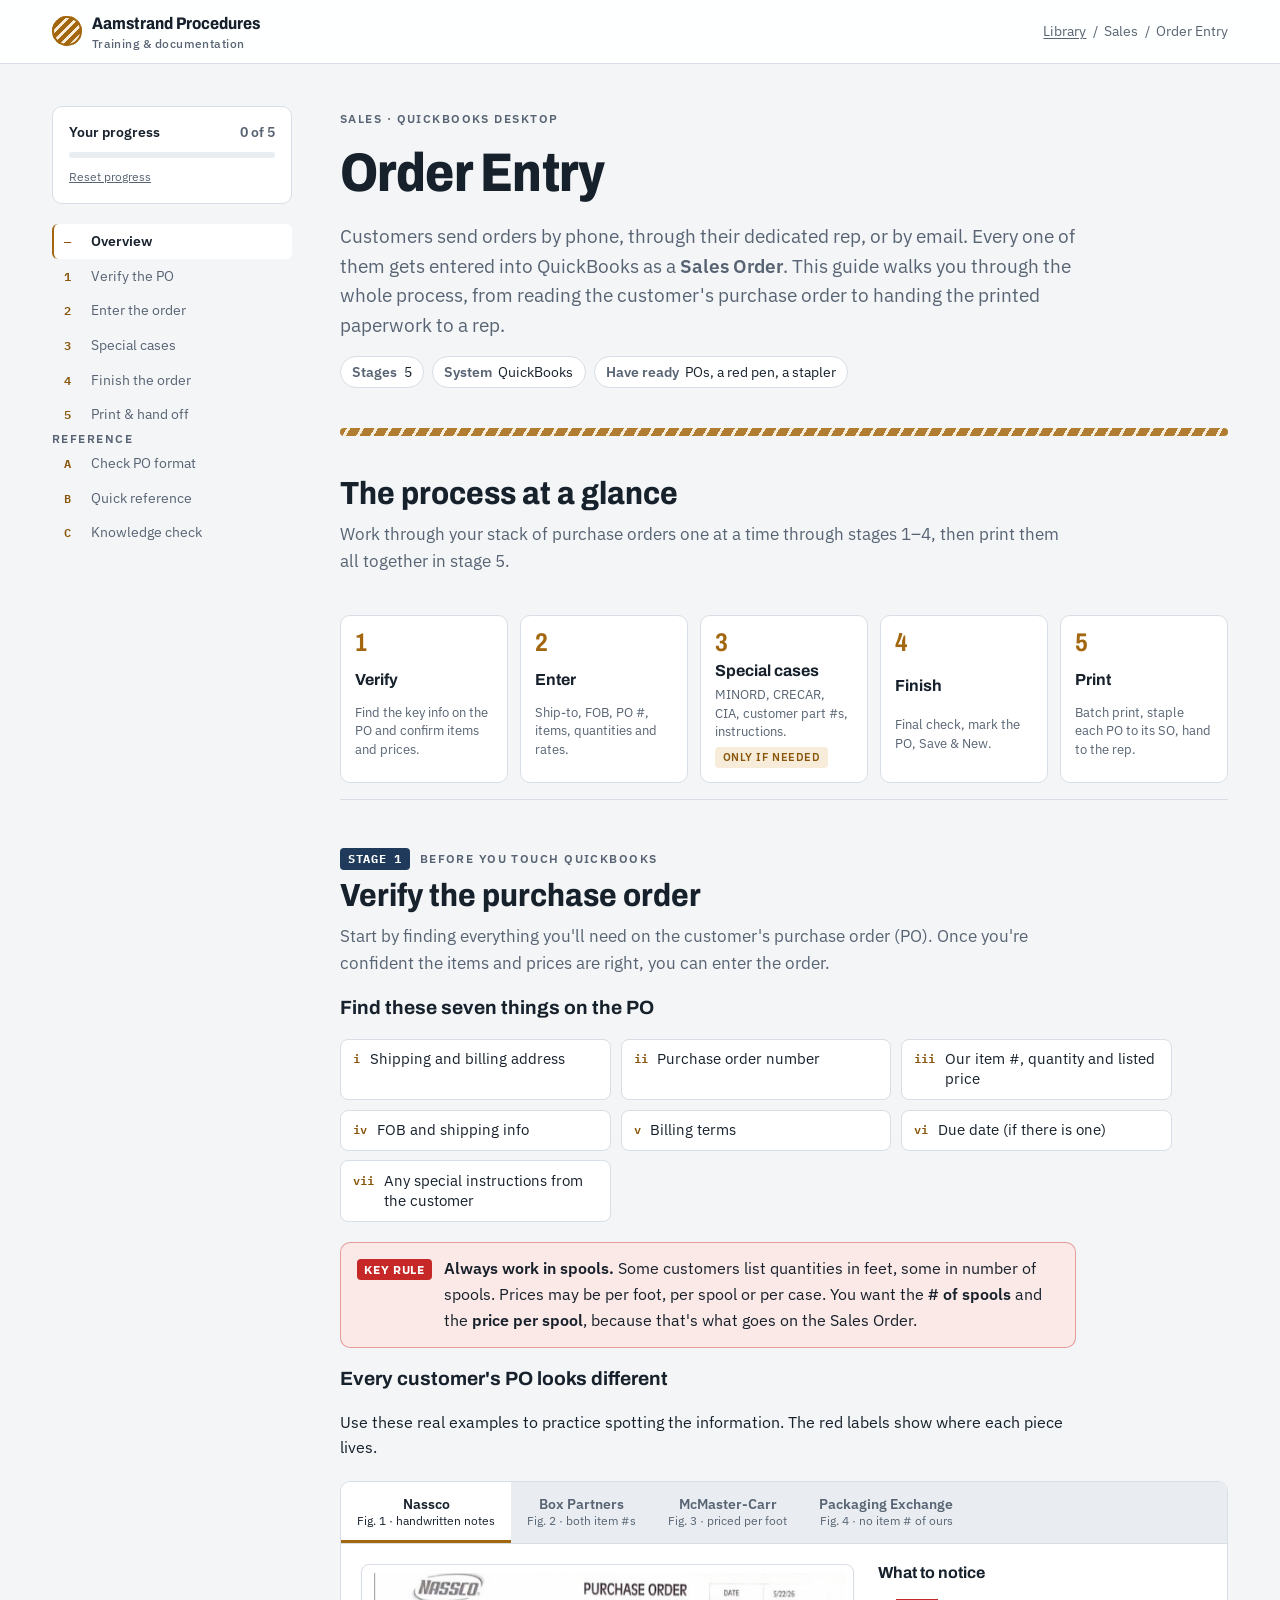
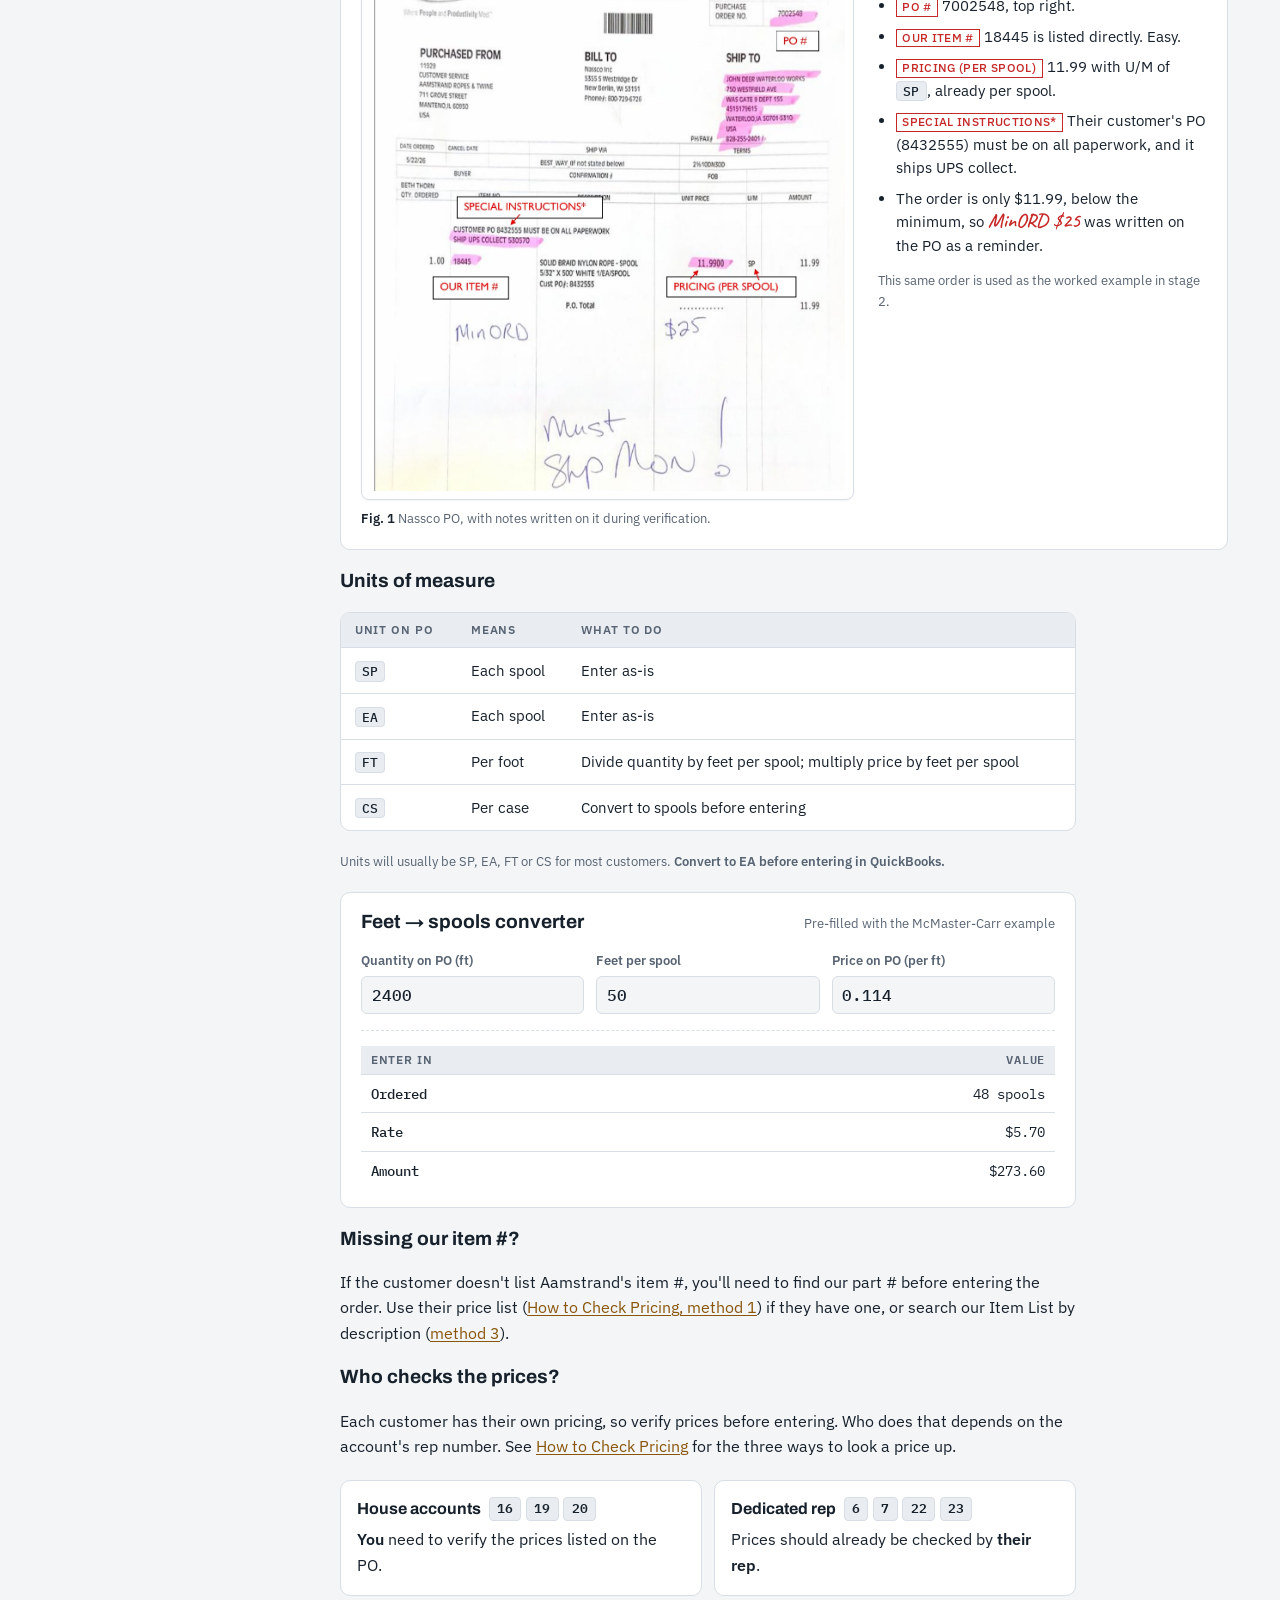
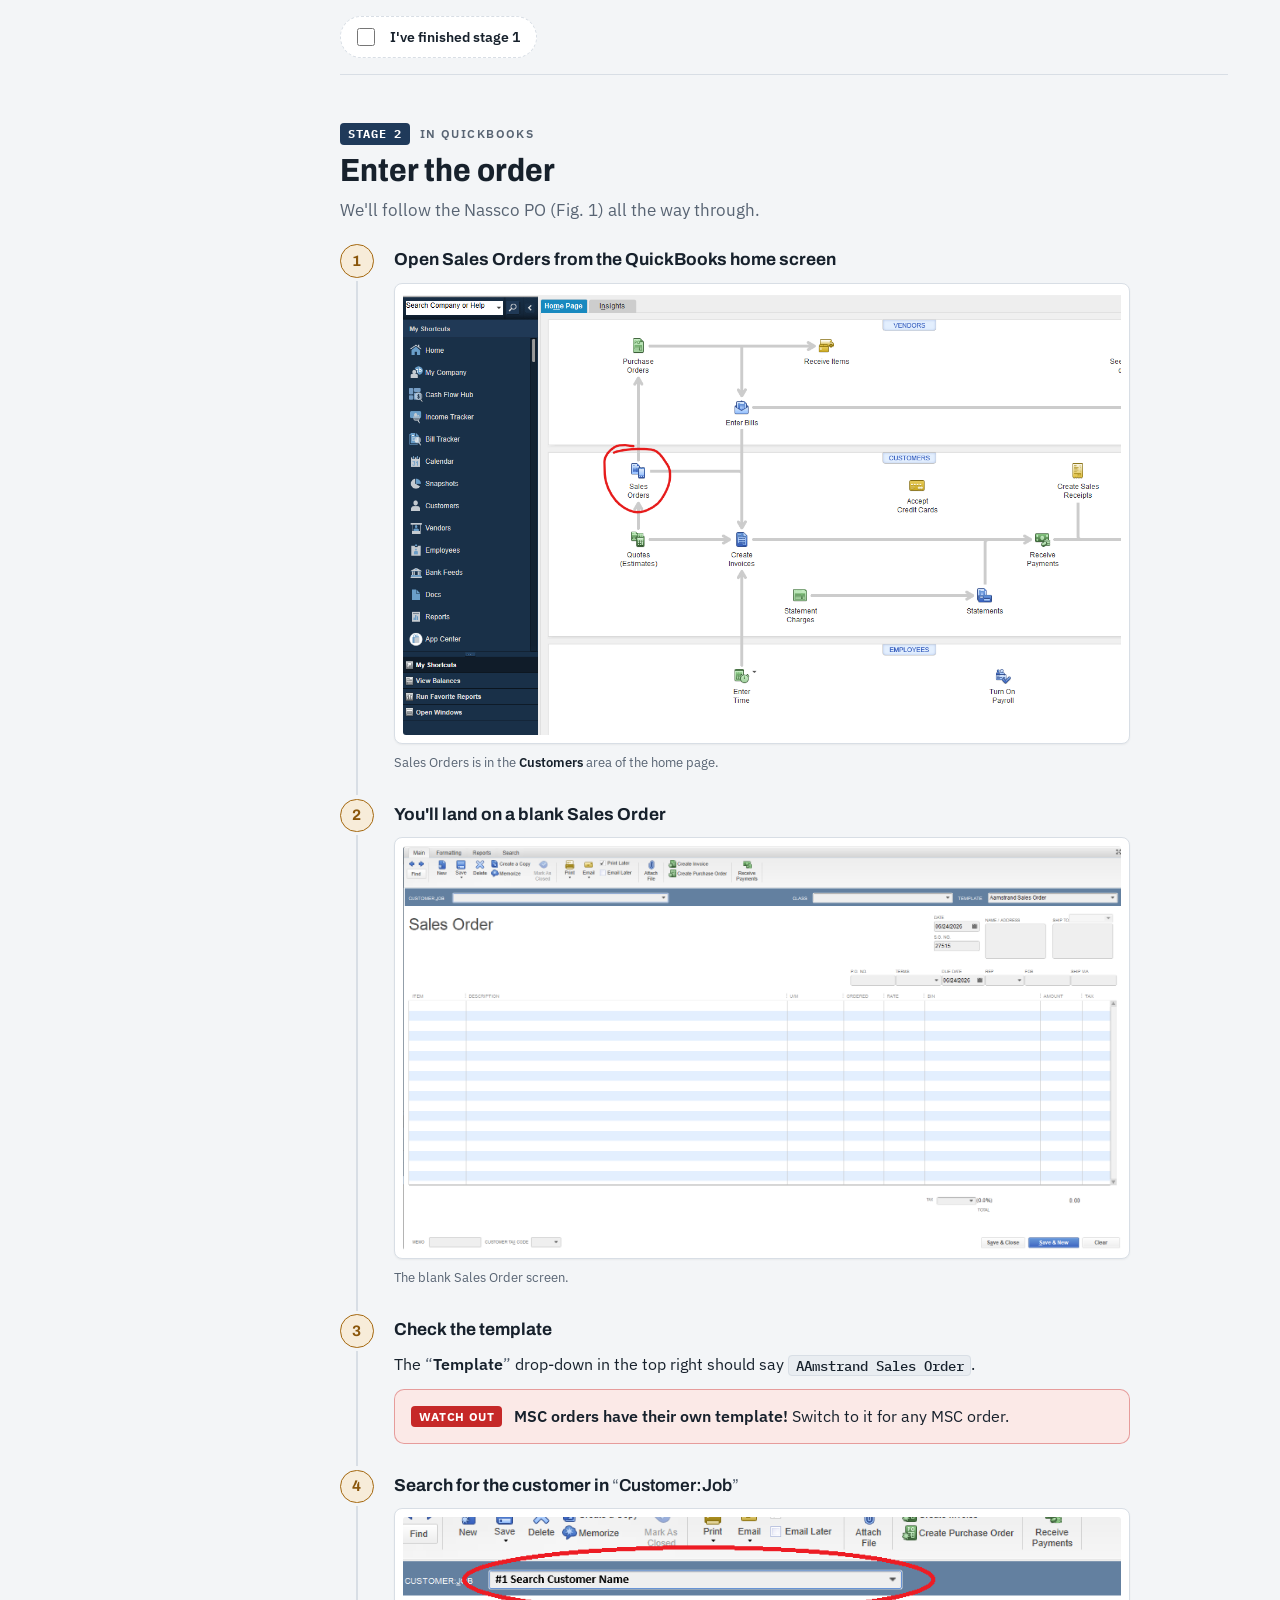
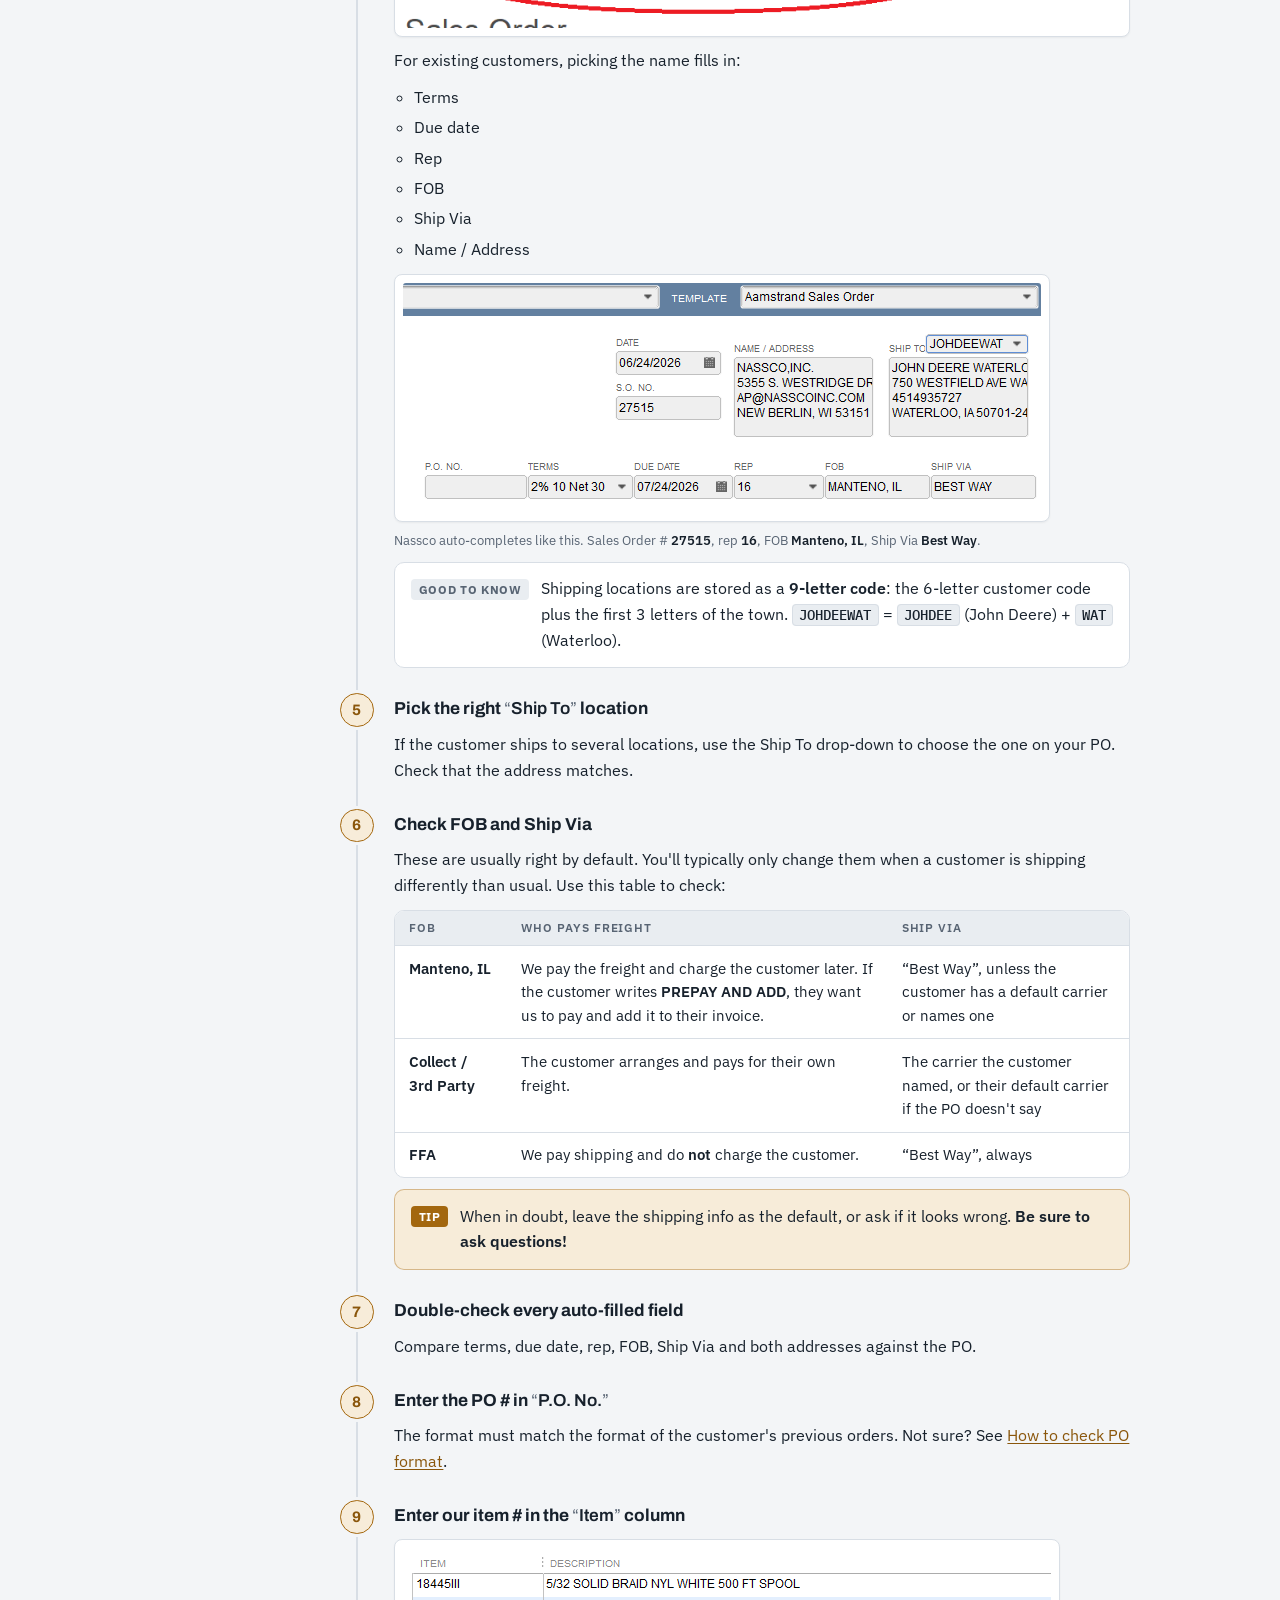
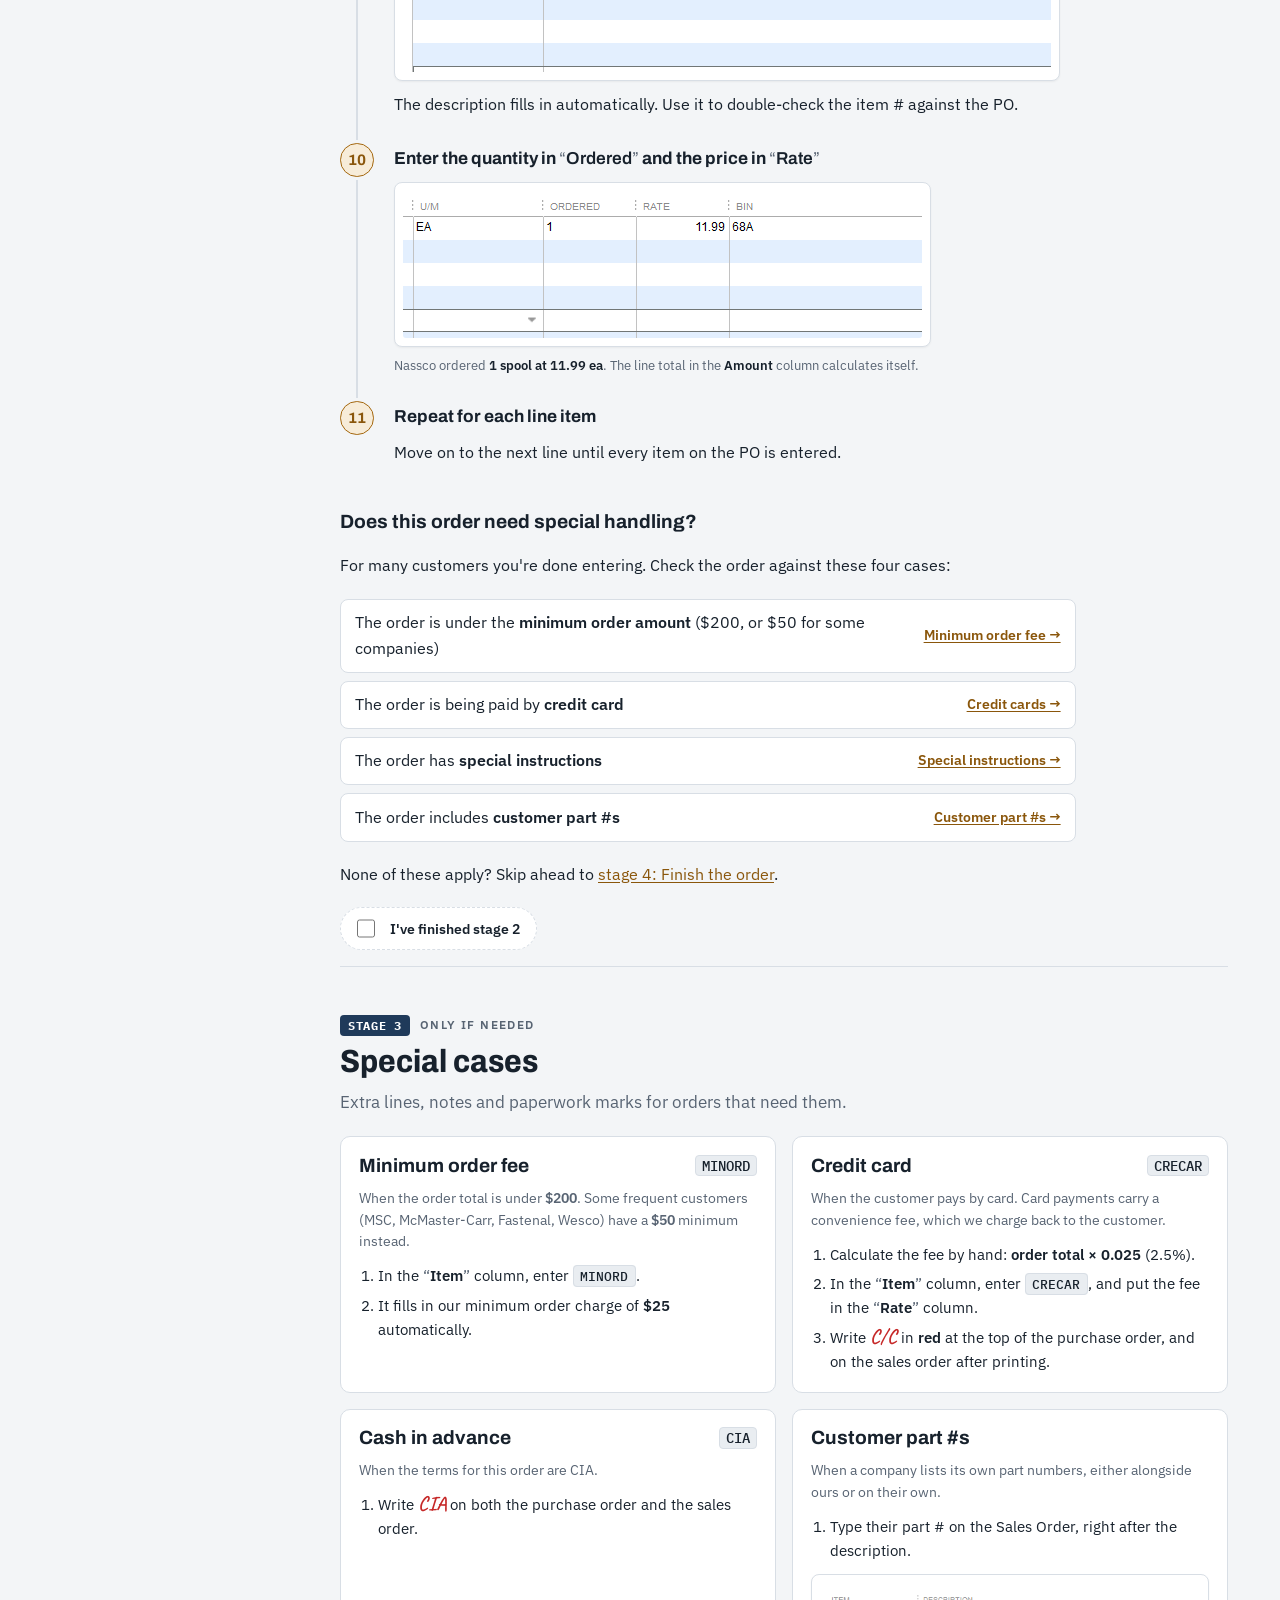
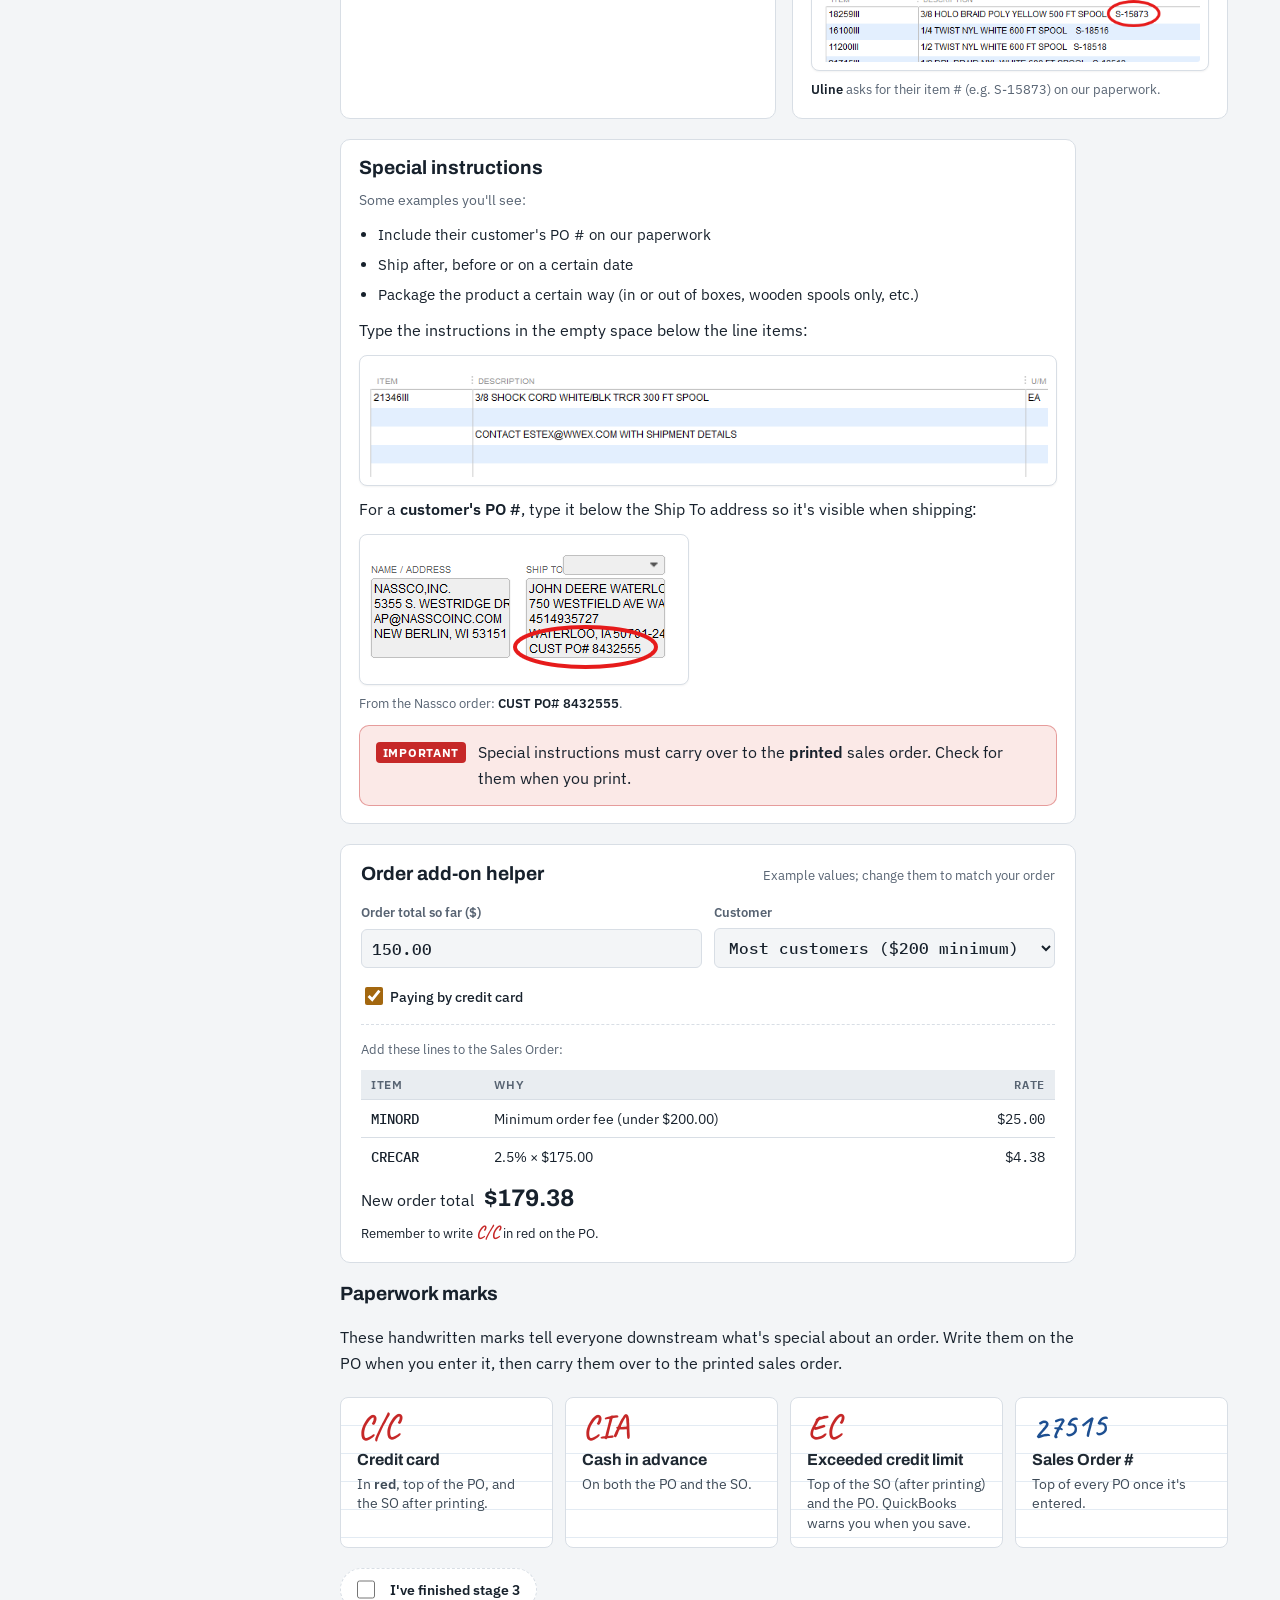
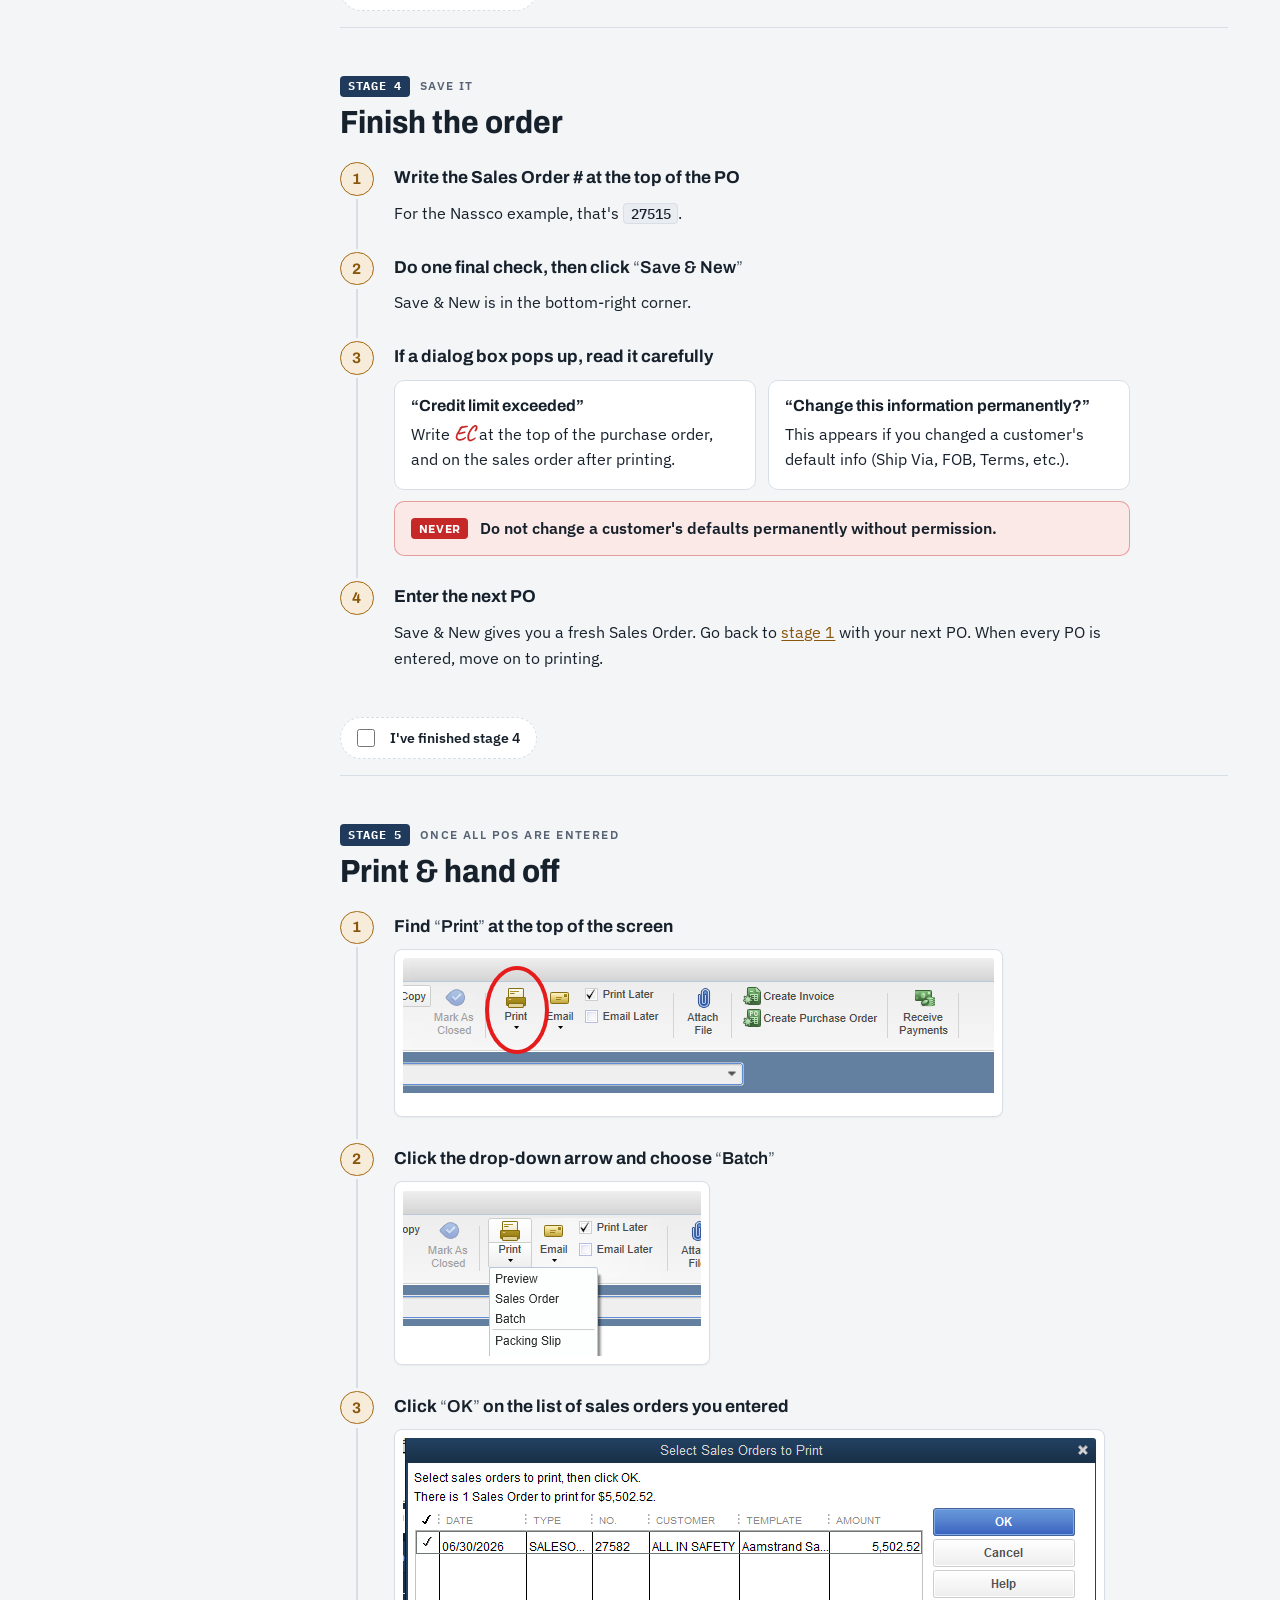
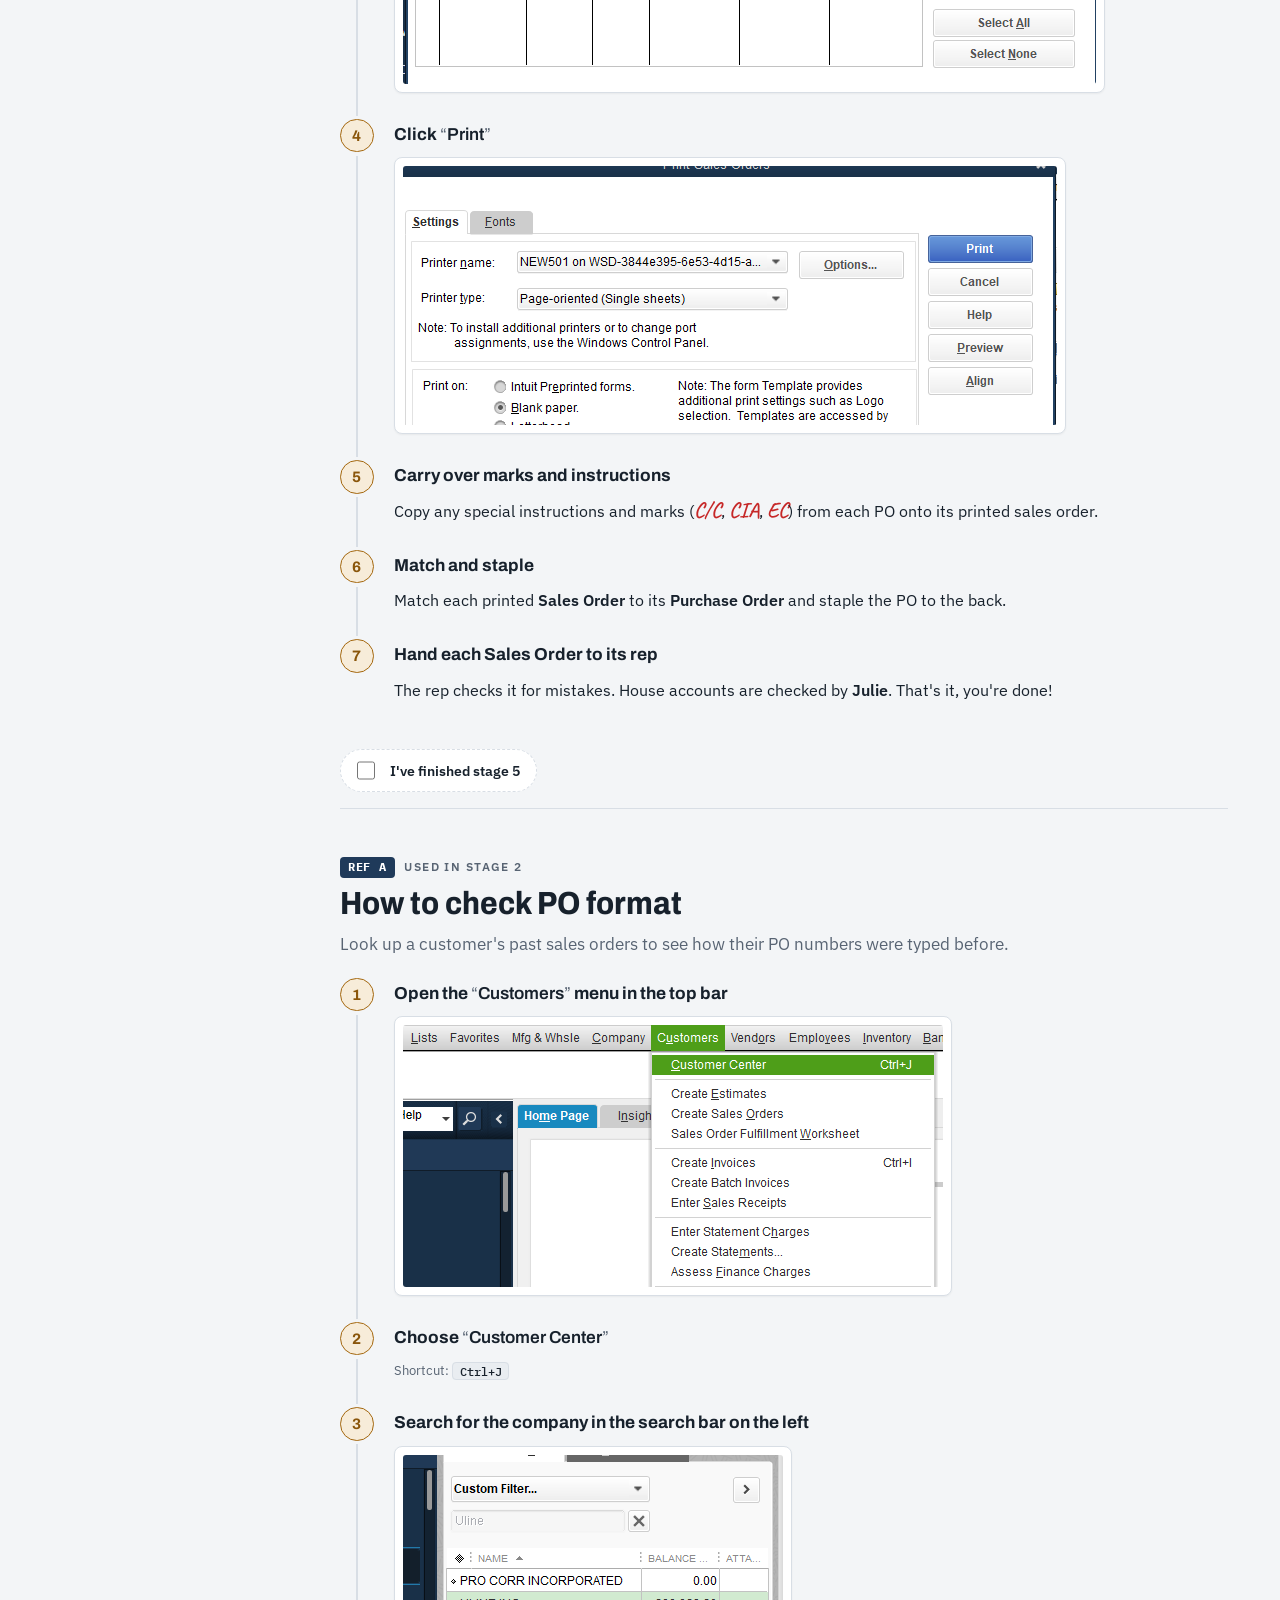
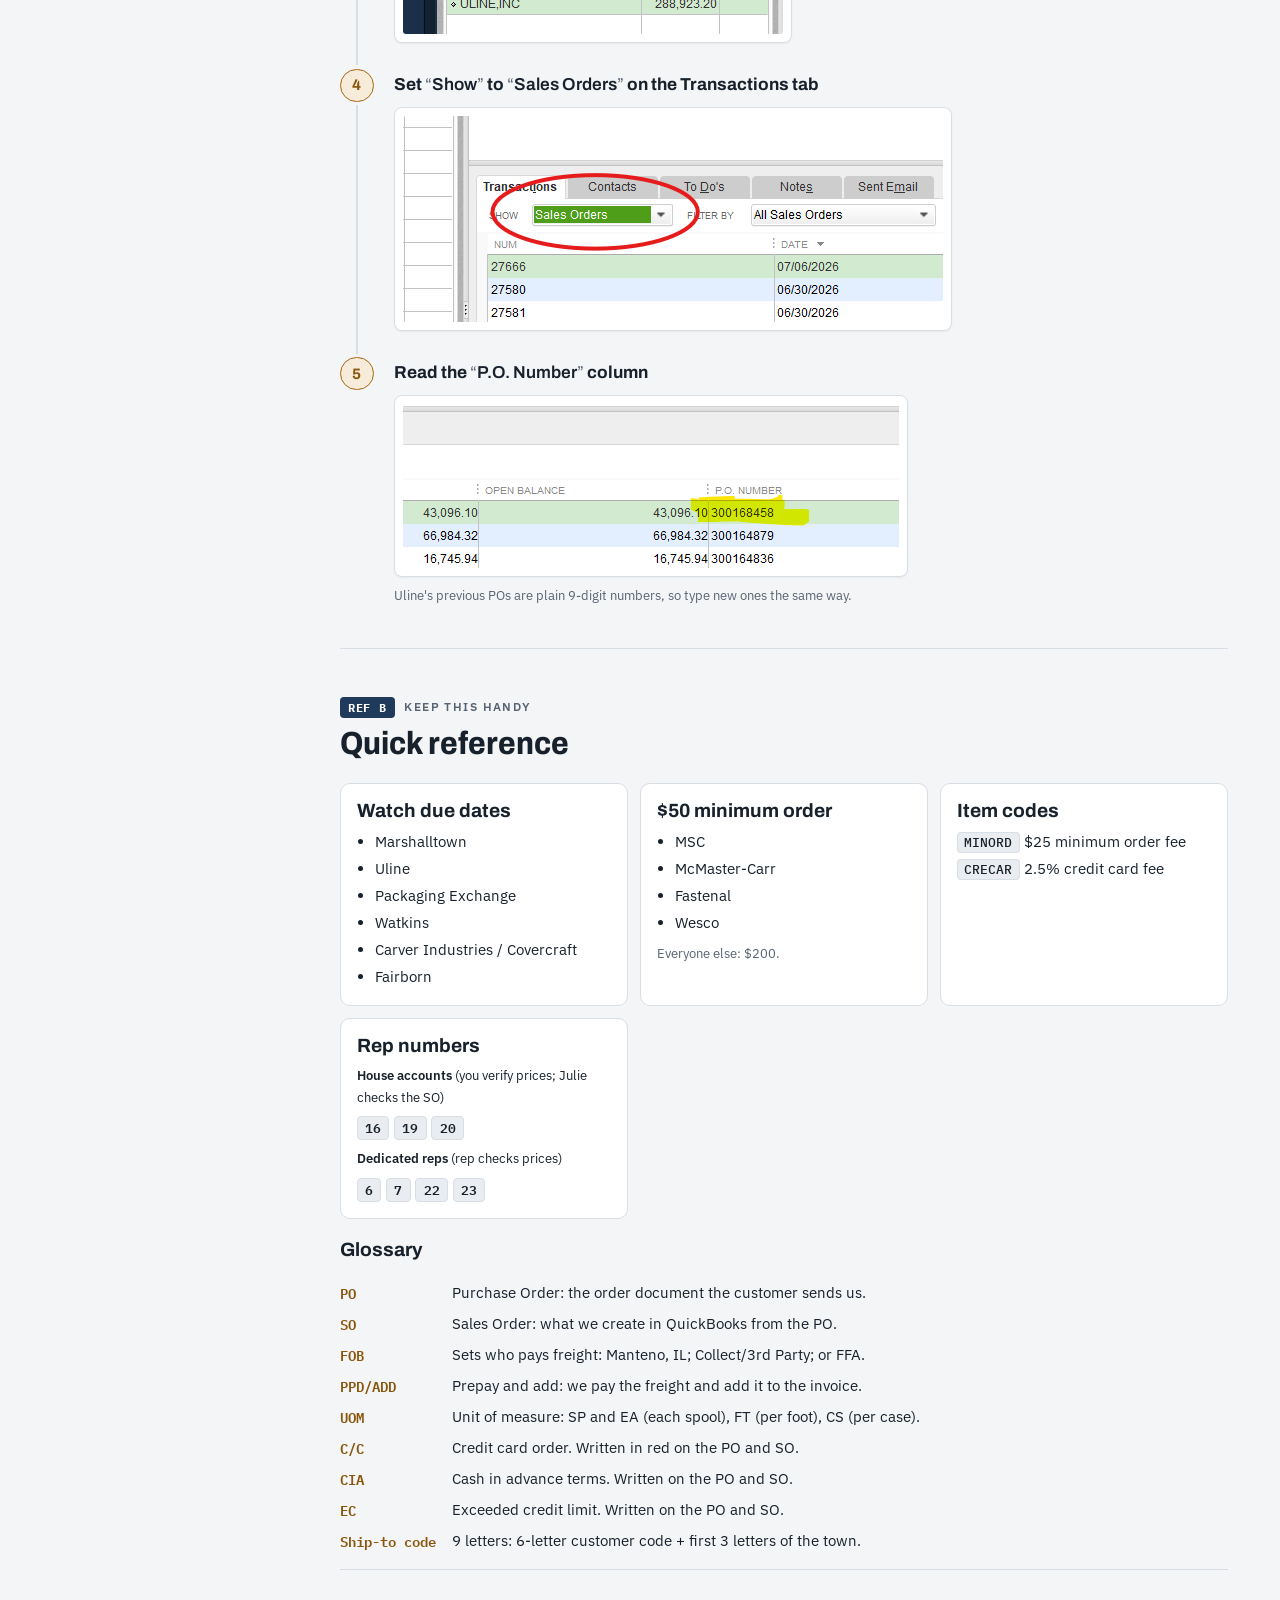
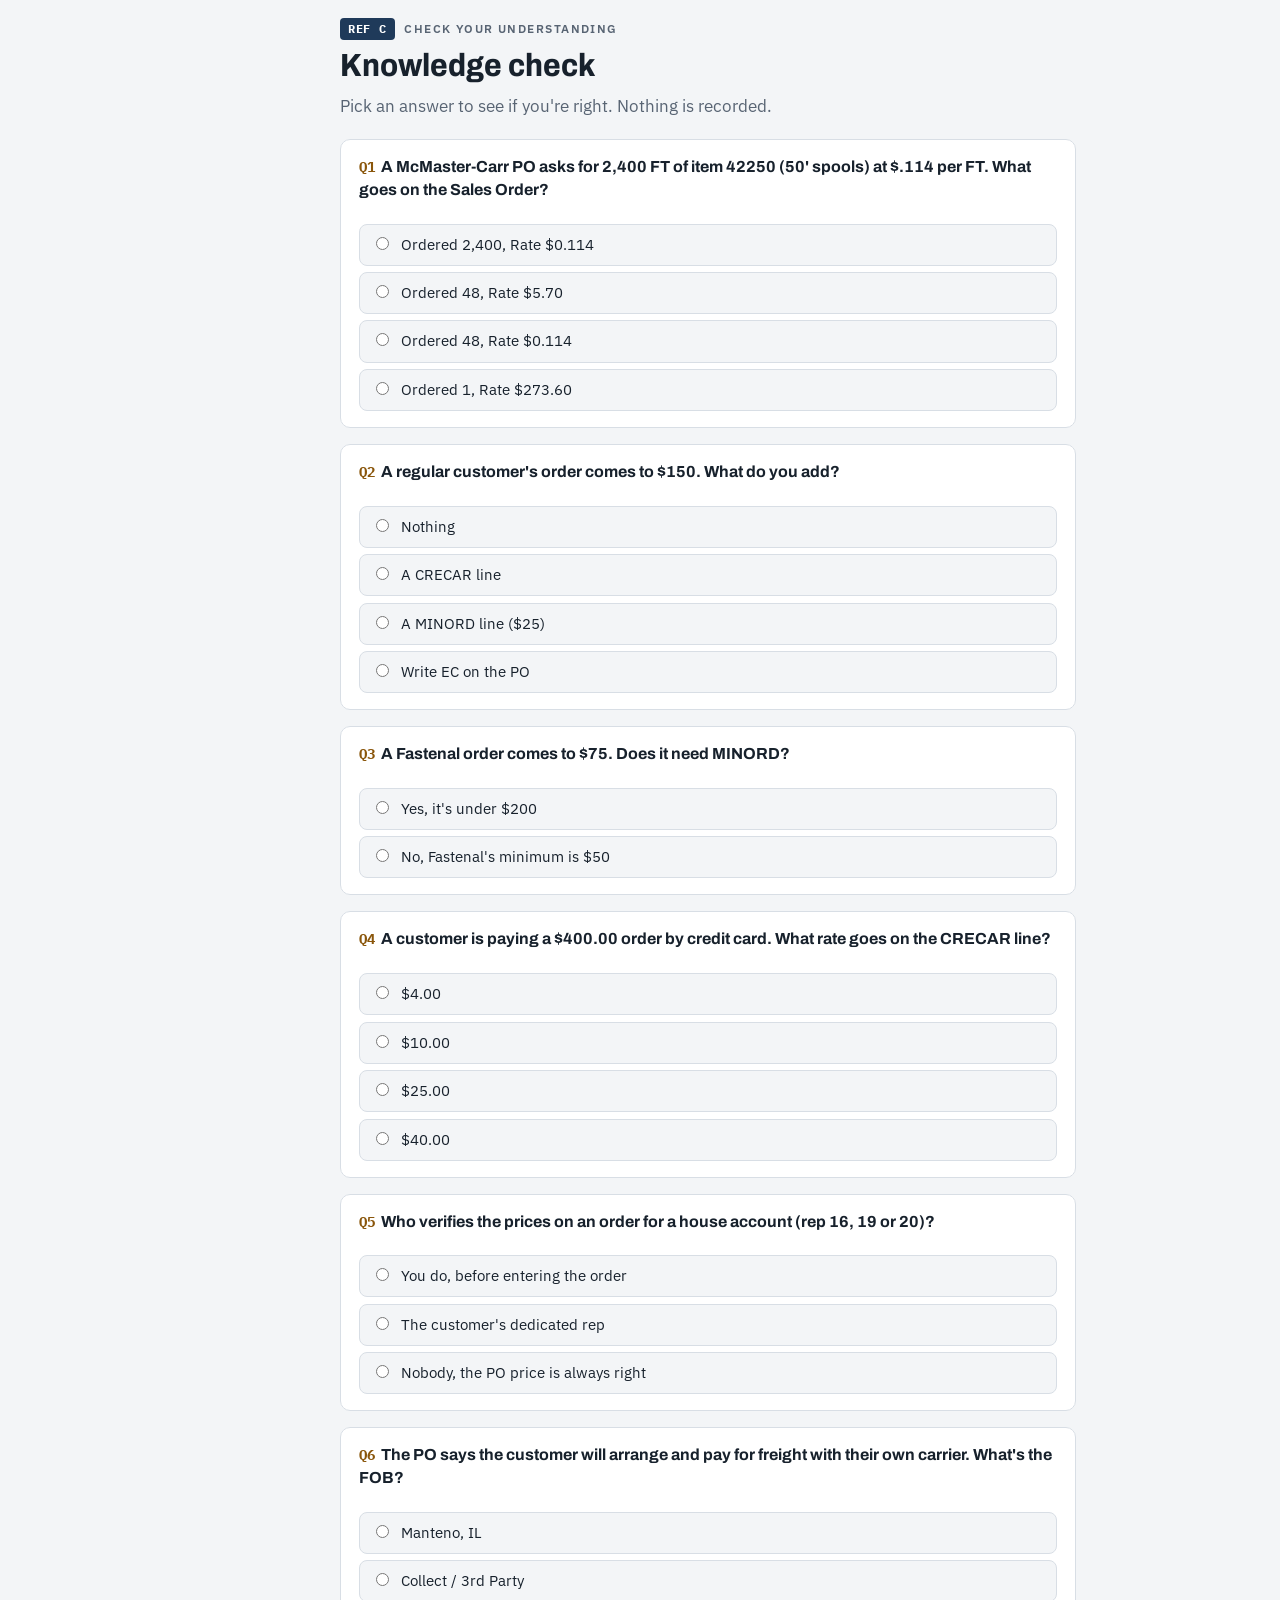
==== commit 79c33b00: "Add Pick & Pack and How to Check Pricing pages New procedure pages built from their training documen" ====
--- a/order-entry.html
+++ b/order-entry.html
@@ -206,10 +206,10 @@
       </form>
 
       <h3>Missing our item #?</h3>
-      <p class="text">If the customer doesn't list Aamstrand's item #, you'll need to find our part # before entering the order (see <em>How to check prices</em> and <em>How to check items</em>; guides coming soon).</p>
+      <p class="text">If the customer doesn't list Aamstrand's item #, you'll need to find our part # before entering the order. Use their price list (<a href="check-pricing.html#method-1">How to Check Pricing, method 1</a>) if they have one, or search our Item List by description (<a href="check-pricing.html#method-3">method 3</a>).</p>
 
       <h3>Who checks the prices?</h3>
-      <p class="text">Each customer has their own pricing, so verify prices before entering. Who does that depends on the account's rep number.</p>
+      <p class="text">Each customer has their own pricing, so verify prices before entering. Who does that depends on the account's rep number. See <a href="check-pricing.html">How to Check Pricing</a> for the three ways to look a price up.</p>
       <div class="pair">
         <div>
           <h4>House accounts <span class="reps"><span class="rep">16</span><span class="rep">19</span><span class="rep">20</span></span></h4>
@@ -616,11 +616,98 @@
         <p class="section__intro">Pick an answer to see if you're right. Nothing is recorded.</p>
       </div>
       <form class="quiz" id="quiz-form" autocomplete="off"></form>
+      <script type="application/json" id="quiz-data">
+[
+  {
+    "q": "A McMaster-Carr PO asks for 2,400 FT of item 42250 (50' spools) at $.114 per FT. What goes on the Sales Order?",
+    "a": [
+      "Ordered 2,400, Rate $0.114",
+      "Ordered 48, Rate $5.70",
+      "Ordered 48, Rate $0.114",
+      "Ordered 1, Rate $273.60"
+    ],
+    "c": 1,
+    "why": "Always enter spools and price per spool: 2,400 ÷ 50 = 48 spools, and $.114 × 50 = $5.70."
+  },
+  {
+    "q": "A regular customer's order comes to $150. What do you add?",
+    "a": [
+      "Nothing",
+      "A CRECAR line",
+      "A MINORD line ($25)",
+      "Write EC on the PO"
+    ],
+    "c": 2,
+    "why": "The standard minimum is $200, so the order gets the $25 MINORD fee."
+  },
+  {
+    "q": "A Fastenal order comes to $75. Does it need MINORD?",
+    "a": [
+      "Yes, it's under $200",
+      "No, Fastenal's minimum is $50"
+    ],
+    "c": 1,
+    "why": "MSC, McMaster-Carr, Fastenal and Wesco have a $50 minimum."
+  },
+  {
+    "q": "A customer is paying a $400.00 order by credit card. What rate goes on the CRECAR line?",
+    "a": [
+      "$4.00",
+      "$10.00",
+      "$25.00",
+      "$40.00"
+    ],
+    "c": 1,
+    "why": "$400.00 × 0.025 = $10.00. Then write C/C in red on the PO."
+  },
+  {
+    "q": "Who verifies the prices on an order for a house account (rep 16, 19 or 20)?",
+    "a": [
+      "You do, before entering the order",
+      "The customer's dedicated rep",
+      "Nobody, the PO price is always right"
+    ],
+    "c": 0,
+    "why": "House accounts don't have a rep checking prices up front, so you verify them. Julie checks the printed sales order."
+  },
+  {
+    "q": "The PO says the customer will arrange and pay for freight with their own carrier. What's the FOB?",
+    "a": [
+      "Manteno, IL",
+      "Collect / 3rd Party",
+      "FFA"
+    ],
+    "c": 1,
+    "why": "Collect/3rd Party means the customer arranges and pays. Ship with the carrier they named."
+  },
+  {
+    "q": "After Save & New, QuickBooks asks if you want to change the customer's Ship Via permanently. What do you do?",
+    "a": [
+      "Click Yes, it saves time next order",
+      "Don't change it permanently without permission"
+    ],
+    "c": 1,
+    "why": "Never change a customer's defaults permanently without permission."
+  },
+  {
+    "q": "A dialog says the customer has exceeded their credit limit. What do you write on the paperwork?",
+    "a": [
+      "C/C",
+      "CIA",
+      "EC",
+      "MINORD"
+    ],
+    "c": 2,
+    "why": "Write EC at the top of the PO, and on the sales order after printing."
+  }
+]
+      </script>
       <div class="quiz__score"><span id="quiz-score" class="big" aria-live="polite"></span><button class="btn" type="button" id="quiz-reset">Start over</button></div>
     </section>
 
     <footer class="foot">
       <span>Source: <em>Order Entry Procedure</em> (18-page training document).</span>
+      <span>Related: <a href="check-pricing.html">How to Check Pricing</a> · <a href="pick-pack.html">Pick &amp; Pack</a></span>
       <a href="#top">Back to top ↑</a>
     </footer>
   </main>
--- a/assets/css/style.css
+++ b/assets/css/style.css
@@ -260,7 +260,7 @@
 .label-key { display: inline-block; font: 500 0.72rem/1.3 var(--font-body); color: var(--mark); border: 1px solid var(--mark); padding: 0.05rem 0.35rem; letter-spacing: 0.03em; background: var(--surface); }
 
 /* Calculators */
-.tool { background: var(--surface); border: 1px solid var(--line); border-radius: var(--radius); padding: 1.1rem 1.25rem; display: grid; gap: 1rem; max-width: var(--measure); }
+.tool { background: var(--surface); border: 1px solid var(--line); border-radius: var(--radius); padding: 1.1rem 1.25rem; display: grid; grid-template-columns: minmax(0, 1fr); gap: 1rem; max-width: var(--measure); }
 .tool__head { display: flex; justify-content: space-between; gap: 0.5rem; align-items: baseline; flex-wrap: wrap; }
 .tool__grid { display: grid; grid-template-columns: repeat(auto-fit, minmax(10rem, 1fr)); gap: 0.75rem; }
 .tool label { display: grid; gap: 0.3rem; font-size: 0.82rem; font-weight: 600; color: var(--muted); }
@@ -407,3 +407,60 @@
   .panel[hidden] { display: grid !important; }
   a { color: inherit; text-decoration: none; }
 }
+
+/* ---------- Components added for Pick & Pack and Check Pricing ---------- */
+
+/* Stock status legend (QuickBooks fulfillment circles) */
+.legend { display: grid; gap: 0.5rem; max-width: var(--measure); }
+.legend__row { display: grid; grid-template-columns: 1.6rem minmax(0, 1fr); gap: 0.75rem; align-items: center; background: var(--surface); border: 1px solid var(--line); border-radius: 8px; padding: 0.55rem 0.8rem; font-size: 0.94rem; }
+.dot { width: 1.1rem; height: 1.1rem; border-radius: 50%; display: inline-block; box-shadow: inset 0 -2px 3px rgb(0 0 0 / .18); }
+.dot--green { background: #3fae3f; }
+.dot--yellow { background: linear-gradient(to bottom, #fff 0 45%, #f0b429 45%); border: 1px solid #d99a12; }
+.dot--red { background: #fff; border: 1px solid #c9c9c9; position: relative; box-shadow: none; }
+.dot--red::before, .dot--red::after { content: ""; position: absolute; left: 50%; top: 8%; width: 2px; height: 84%; background: #d93025; }
+.dot--red::before { transform: translateX(-50%) rotate(45deg); } .dot--red::after { transform: translateX(-50%) rotate(-45deg); }
+
+/* Practice sheet: a paper sales order with circled quantities */
+.sheet { position: relative; background: var(--paper); color: #1f2933; border: 1px solid var(--line); border-radius: 8px; overflow-x: auto; }
+.sheet table { font-size: 0.92rem; min-width: 34rem; }
+.sheet th { background: #eef1f4; color: #4b5866; }
+.sheet td { border-bottom-color: #e3e7eb; color: #1f2933; }
+.sheet .item { font-family: var(--font-mono); font-weight: 500; }
+.circled { display: inline-grid; place-items: center; min-width: 2.6rem; height: 2.3rem; padding: 0 0.4rem; border: 2px solid #c62828; border-radius: 50%; font: 600 1.35rem/1 var(--font-hand); color: #c62828; transform: rotate(-4deg); }
+.nocircle { font-size: 0.8rem; color: #8a96a3; font-style: italic; }
+.sheet input { font: 500 1rem var(--font-mono); width: 5.5rem; padding: 0.35rem 0.5rem; border: 1px solid #c7cfd8; border-radius: 6px; background: #fff; color: #1f2933; }
+.sheet input:focus { outline: none; border-color: var(--accent); box-shadow: 0 0 0 3px var(--accent-soft); }
+.sheet input.is-right { border-color: #2e7a4d; background: #e3f3e9; }
+.sheet input.is-wrong { border-color: #c62828; background: #fbe9e7; }
+.sheet .why { font-size: 0.82rem; color: #4b5866; }
+.practice__bar { display: flex; flex-wrap: wrap; gap: 0.75rem; align-items: center; }
+
+/* Method picker */
+.picker { display: grid; gap: 0.75rem; max-width: var(--measure); }
+.picker__opts { display: flex; flex-wrap: wrap; gap: 0.5rem; }
+.pill { position: relative; }
+.pill input { position: absolute; opacity: 0; pointer-events: none; }
+.pill span { display: inline-block; padding: 0.45rem 0.95rem; border-radius: 999px; border: 1px solid var(--line); background: var(--surface); font-size: 0.92rem; cursor: pointer; }
+.pill input:checked + span { border-color: var(--accent); background: var(--accent-soft); color: var(--accent-ink); font-weight: 600; }
+.pill input:focus-visible + span { outline: 3px solid var(--accent); outline-offset: 2px; }
+.methods { display: grid; grid-template-columns: repeat(auto-fit, minmax(14rem, 1fr)); gap: 0.75rem; }
+.method { display: grid; gap: 0.4rem; align-content: start; text-decoration: none; color: var(--ink); background: var(--surface); border: 1px solid var(--line); border-radius: var(--radius); padding: 1rem; transition: opacity .15s, border-color .15s; }
+.method:hover { border-color: var(--accent); color: var(--ink); }
+.method__n { font: 700 0.75rem/1 var(--font-mono); letter-spacing: 0.06em; color: var(--accent-ink); }
+.method__need { font-size: 0.82rem; color: var(--muted); }
+.method.is-dim { opacity: 0.4; }
+.method.is-pick { border-color: var(--accent); box-shadow: 0 0 0 2px var(--accent-soft); }
+.method__then { font-size: 0.8rem; font-weight: 600; color: var(--accent-ink); }
+
+/* Description anatomy */
+.anatomy { display: flex; flex-wrap: wrap; gap: 0.4rem; align-items: flex-end; max-width: var(--measure); }
+.seg { display: grid; gap: 0.25rem; justify-items: center; }
+.seg code { font: 600 1rem var(--font-mono); padding: 0.35rem 0.55rem; border-radius: 6px; background: var(--surface); border: 1px solid var(--line); border-bottom: 3px solid var(--accent); }
+.seg small { font-size: 0.7rem; font-weight: 600; letter-spacing: 0.06em; text-transform: uppercase; color: var(--muted); }
+.abbr { display: grid; grid-template-columns: repeat(auto-fill, minmax(12.5rem, 1fr)); gap: 0.4rem; max-width: var(--measure); }
+.abbr div { background: var(--surface); border: 1px solid var(--line); border-radius: 6px; padding: 0.4rem 0.6rem; font-size: 0.88rem; display: flex; justify-content: space-between; gap: 0.5rem; }
+.abbr b { white-space: nowrap; font-family: var(--font-mono); font-weight: 600; color: var(--accent-ink); }
+
+/* Highlighted "you need" requirement */
+.need { display: inline-flex; gap: 0.5rem; align-items: center; justify-self: start; font-size: 0.9rem; font-weight: 600; background: var(--accent-soft); color: var(--accent-ink); border: 1px solid color-mix(in srgb, var(--accent) 40%, transparent); padding: 0.35rem 0.8rem; border-radius: 6px; }
+.need::before { content: "You need"; font-size: 0.68rem; letter-spacing: 0.08em; text-transform: uppercase; background: var(--accent); color: var(--surface); padding: 0.15rem 0.4rem; border-radius: 3px; }
